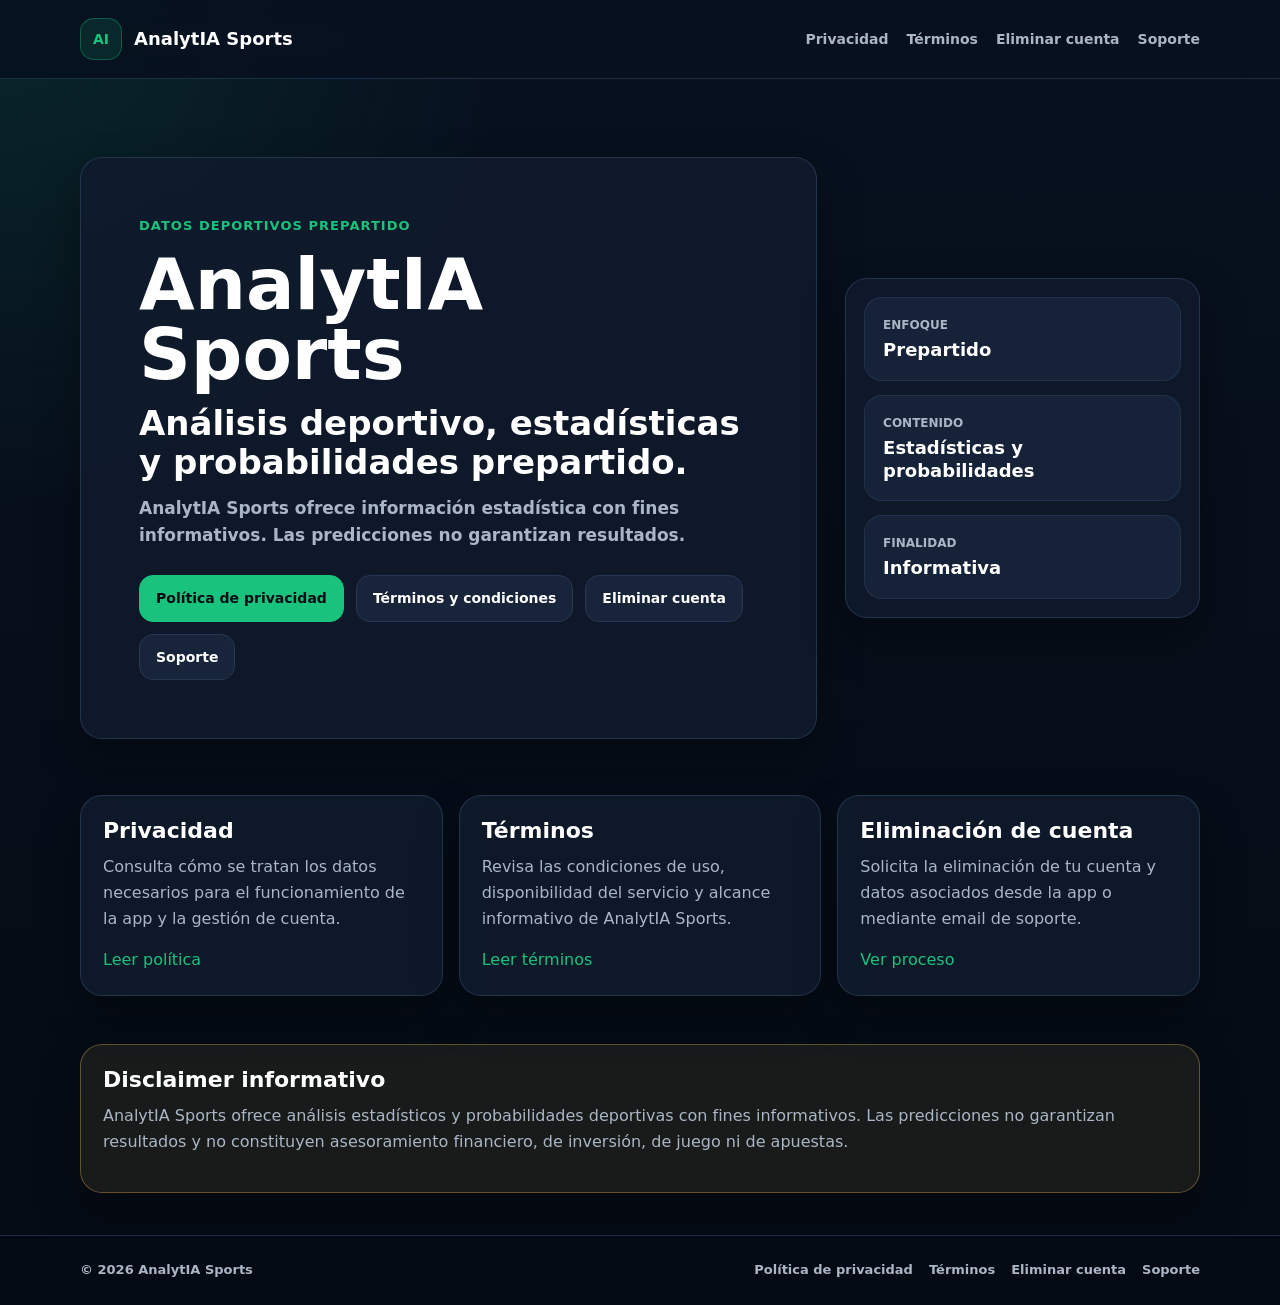
==== index.html @ 8913f676 "Create legal website for AnalytIA Sports" ====
<!doctype html>
<html lang="es">
  <head>
    <meta charset="UTF-8" />
    <meta name="viewport" content="width=device-width, initial-scale=1.0" />
    <title>AnalytIA Sports | Análisis deportivo prepartido</title>
    <meta
      name="description"
      content="AnalytIA Sports ofrece análisis deportivo, estadísticas y probabilidades prepartido con fines informativos."
    />
    <meta property="og:title" content="AnalytIA Sports" />
    <meta
      property="og:description"
      content="Análisis deportivo, estadísticas y probabilidades prepartido."
    />
    <meta property="og:type" content="website" />
    <link rel="stylesheet" href="assets/css/styles.css" />
  </head>
  <body>
    <header class="site-header">
      <nav class="nav container" aria-label="Navegación principal">
        <a class="brand" href="index.html" aria-label="AnalytIA Sports inicio">
          <span class="brand-mark">AI</span>
          <span>AnalytIA Sports</span>
        </a>
        <div class="nav-links">
          <a href="privacy-policy.html">Privacidad</a>
          <a href="terms.html">Términos</a>
          <a href="delete-account.html">Eliminar cuenta</a>
          <a href="support.html">Soporte</a>
        </div>
      </nav>
    </header>

    <main>
      <section class="hero container">
        <div class="hero-content">
          <p class="eyebrow">Datos deportivos prepartido</p>
          <h1>AnalytIA Sports</h1>
          <p class="hero-claim">
            Análisis deportivo, estadísticas y probabilidades prepartido.
          </p>
          <p class="hero-copy">
            AnalytIA Sports ofrece información estadística con fines
            informativos. Las predicciones no garantizan resultados.
          </p>
          <div class="actions" aria-label="Enlaces legales principales">
            <a class="button primary" href="privacy-policy.html"
              >Política de privacidad</a
            >
            <a class="button" href="terms.html">Términos y condiciones</a>
            <a class="button" href="delete-account.html">Eliminar cuenta</a>
            <a class="button" href="support.html">Soporte</a>
          </div>
        </div>
        <aside class="hero-panel" aria-label="Resumen del servicio">
          <div class="metric-card">
            <span class="metric-label">Enfoque</span>
            <strong>Prepartido</strong>
          </div>
          <div class="metric-card">
            <span class="metric-label">Contenido</span>
            <strong>Estadísticas y probabilidades</strong>
          </div>
          <div class="metric-card">
            <span class="metric-label">Finalidad</span>
            <strong>Informativa</strong>
          </div>
        </aside>
      </section>

      <section class="container section-grid" aria-label="Información legal">
        <article class="card">
          <h2>Privacidad</h2>
          <p>
            Consulta cómo se tratan los datos necesarios para el funcionamiento
            de la app y la gestión de cuenta.
          </p>
          <a href="privacy-policy.html">Leer política</a>
        </article>
        <article class="card">
          <h2>Términos</h2>
          <p>
            Revisa las condiciones de uso, disponibilidad del servicio y alcance
            informativo de AnalytIA Sports.
          </p>
          <a href="terms.html">Leer términos</a>
        </article>
        <article class="card">
          <h2>Eliminación de cuenta</h2>
          <p>
            Solicita la eliminación de tu cuenta y datos asociados desde la app
            o mediante email de soporte.
          </p>
          <a href="delete-account.html">Ver proceso</a>
        </article>
      </section>

      <section class="container">
        <div class="notice">
          <h2>Disclaimer informativo</h2>
          <p>
            AnalytIA Sports ofrece análisis estadísticos y probabilidades
            deportivas con fines informativos. Las predicciones no garantizan
            resultados y no constituyen asesoramiento financiero, de inversión,
            de juego ni de apuestas.
          </p>
        </div>
      </section>
    </main>

    <footer class="site-footer">
      <div class="container footer-content">
        <span>© 2026 AnalytIA Sports</span>
        <div class="footer-links">
          <a href="privacy-policy.html">Política de privacidad</a>
          <a href="terms.html">Términos</a>
          <a href="delete-account.html">Eliminar cuenta</a>
          <a href="support.html">Soporte</a>
        </div>
      </div>
    </footer>
  </body>
</html>
---- assets/css/styles.css ----
:root {
  color-scheme: dark;
  --background: #07111f;
  --background-deep: #050b14;
  --card: #111c2e;
  --card-soft: #17243a;
  --border: #263854;
  --text: #ffffff;
  --muted: #aab6c5;
  --green: #19c37d;
  --green-soft: rgba(25, 195, 125, 0.13);
  --gold: #ffc857;
  --danger: #ff5c6c;
  --shadow: rgba(0, 0, 0, 0.32);
}

* {
  box-sizing: border-box;
}

html {
  min-height: 100%;
  background: var(--background-deep);
}

body {
  min-height: 100%;
  margin: 0;
  color: var(--text);
  font-family:
    Inter, ui-sans-serif, system-ui, -apple-system, BlinkMacSystemFont, "Segoe UI",
    sans-serif;
  line-height: 1.6;
  background:
    radial-gradient(circle at top left, rgba(25, 195, 125, 0.12), transparent 32rem),
    linear-gradient(180deg, var(--background), var(--background-deep));
}

a {
  color: var(--green);
  text-decoration: none;
}

a:hover {
  text-decoration: underline;
}

.container {
  width: min(1120px, calc(100% - 40px));
  margin: 0 auto;
}

.site-header {
  position: sticky;
  top: 0;
  z-index: 10;
  background: rgba(7, 17, 31, 0.88);
  border-bottom: 1px solid rgba(38, 56, 84, 0.78);
  backdrop-filter: blur(14px);
}

.nav {
  display: flex;
  align-items: center;
  justify-content: space-between;
  gap: 20px;
  padding: 18px 0;
}

.brand {
  display: inline-flex;
  align-items: center;
  gap: 12px;
  color: var(--text);
  font-size: 18px;
  font-weight: 900;
}

.brand:hover {
  text-decoration: none;
}

.brand-mark {
  display: grid;
  width: 42px;
  height: 42px;
  place-items: center;
  color: var(--green);
  background: var(--green-soft);
  border: 1px solid rgba(25, 195, 125, 0.35);
  border-radius: 14px;
  font-size: 14px;
  font-weight: 900;
}

.nav-links {
  display: flex;
  flex-wrap: wrap;
  justify-content: flex-end;
  gap: 10px 18px;
  font-size: 14px;
  font-weight: 800;
}

.nav-links a {
  color: var(--muted);
}

.nav-links a[aria-current="page"],
.nav-links a:hover {
  color: var(--green);
  text-decoration: none;
}

.hero {
  display: grid;
  grid-template-columns: minmax(0, 1.35fr) minmax(280px, 0.65fr);
  gap: 28px;
  align-items: center;
  padding: 78px 0 48px;
}

.hero-content,
.hero-panel,
.card,
.legal-section,
.notice {
  border: 1px solid rgba(38, 56, 84, 0.88);
  border-radius: 22px;
  background: rgba(17, 28, 46, 0.82);
  box-shadow: 0 20px 45px var(--shadow);
}

.hero-content {
  padding: clamp(28px, 6vw, 58px);
}

.hero-panel {
  display: grid;
  gap: 14px;
  padding: 18px;
}

.eyebrow {
  margin: 0 0 12px;
  color: var(--green);
  font-size: 13px;
  font-weight: 900;
  letter-spacing: 0.08em;
  text-transform: uppercase;
}

h1,
h2,
h3,
p {
  margin-top: 0;
}

h1 {
  margin-bottom: 14px;
  font-size: clamp(38px, 8vw, 72px);
  line-height: 0.98;
  letter-spacing: 0;
}

h2 {
  margin-bottom: 10px;
  font-size: 22px;
  line-height: 1.2;
}

.hero-claim {
  max-width: 720px;
  margin-bottom: 12px;
  color: var(--text);
  font-size: clamp(22px, 4vw, 34px);
  font-weight: 900;
  line-height: 1.16;
}

.hero-copy,
.lead {
  max-width: 760px;
  color: var(--muted);
  font-size: 17px;
  font-weight: 650;
}

.actions {
  display: flex;
  flex-wrap: wrap;
  gap: 12px;
  margin-top: 26px;
}

.button {
  display: inline-flex;
  align-items: center;
  justify-content: center;
  min-height: 44px;
  padding: 11px 16px;
  color: var(--text);
  background: var(--card-soft);
  border: 1px solid var(--border);
  border-radius: 14px;
  font-size: 14px;
  font-weight: 900;
}

.button:hover {
  color: var(--text);
  border-color: rgba(25, 195, 125, 0.55);
  text-decoration: none;
}

.button.primary {
  color: var(--background-deep);
  background: var(--green);
  border-color: var(--green);
}

.metric-card {
  padding: 18px;
  background: rgba(23, 36, 58, 0.88);
  border: 1px solid rgba(38, 56, 84, 0.8);
  border-radius: 18px;
}

.metric-label {
  display: block;
  margin-bottom: 4px;
  color: var(--muted);
  font-size: 12px;
  font-weight: 850;
  text-transform: uppercase;
}

.metric-card strong {
  display: block;
  font-size: 18px;
  line-height: 1.25;
}

.section-grid {
  display: grid;
  grid-template-columns: repeat(3, minmax(0, 1fr));
  gap: 16px;
  padding: 8px 0 30px;
}

.card {
  padding: 22px;
}

.card p,
.legal-section p,
.notice p,
li {
  color: var(--muted);
}

.page {
  padding: 58px 0 44px;
}

.compact-page {
  min-height: 60vh;
}

.legal-section,
.notice {
  margin-top: 18px;
  padding: 22px;
}

.notice {
  margin-bottom: 42px;
  border-color: rgba(255, 200, 87, 0.32);
  background: rgba(255, 200, 87, 0.08);
}

ul {
  padding-left: 20px;
  margin-bottom: 0;
}

.site-footer {
  border-top: 1px solid rgba(38, 56, 84, 0.78);
  background: rgba(5, 11, 20, 0.78);
}

.footer-content {
  display: flex;
  align-items: center;
  justify-content: space-between;
  gap: 18px;
  padding: 24px 0;
  color: var(--muted);
  font-size: 13px;
  font-weight: 750;
}

.footer-links {
  display: flex;
  flex-wrap: wrap;
  justify-content: flex-end;
  gap: 10px 16px;
}

.footer-links a {
  color: var(--muted);
}

@media (max-width: 820px) {
  .nav,
  .footer-content {
    align-items: flex-start;
    flex-direction: column;
  }

  .nav-links,
  .footer-links {
    justify-content: flex-start;
  }

  .hero {
    grid-template-columns: 1fr;
    padding: 34px 0 28px;
  }

  .section-grid {
    grid-template-columns: 1fr;
  }

  .container {
    width: min(100% - 28px, 1120px);
  }
}

@media (max-width: 520px) {
  .hero-content,
  .card,
  .legal-section,
  .notice {
    border-radius: 18px;
    padding: 18px;
  }

  .actions,
  .button {
    width: 100%;
  }

  h1 {
    font-size: 40px;
  }
}
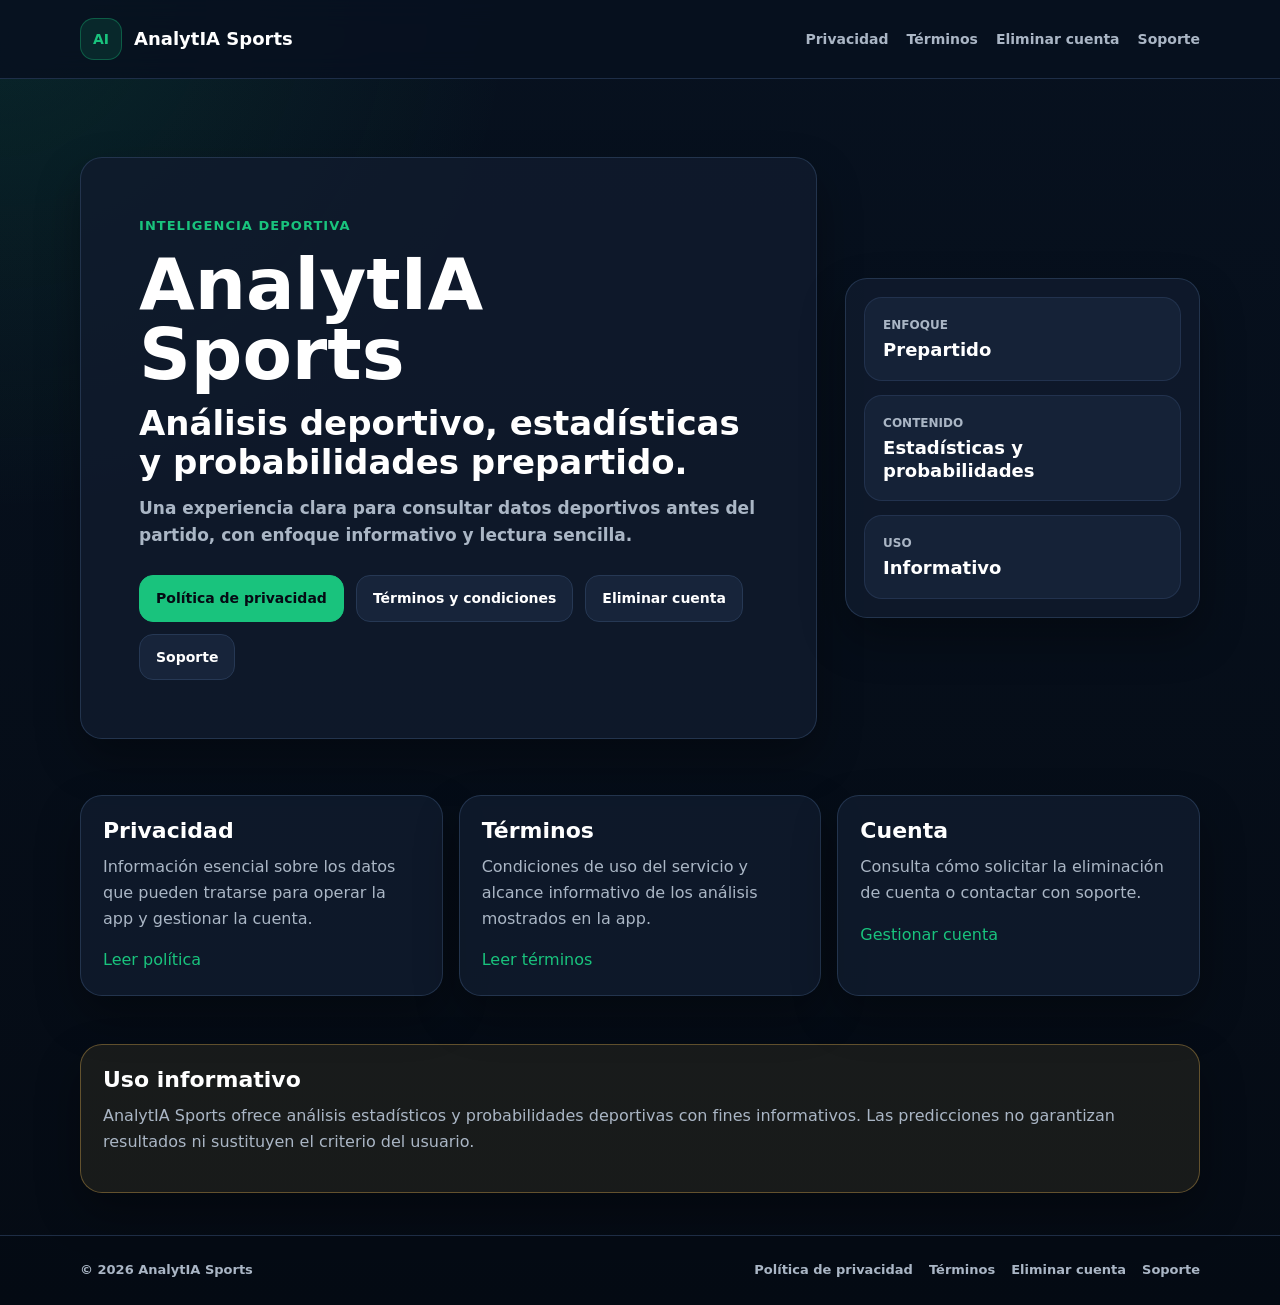
==== commit af6fdce5: "Simplify legal website content" ====
--- a/index.html
+++ b/index.html
@@ -35,14 +35,14 @@
     <main>
       <section class="hero container">
         <div class="hero-content">
-          <p class="eyebrow">Datos deportivos prepartido</p>
+          <p class="eyebrow">Inteligencia deportiva</p>
           <h1>AnalytIA Sports</h1>
           <p class="hero-claim">
             Análisis deportivo, estadísticas y probabilidades prepartido.
           </p>
           <p class="hero-copy">
-            AnalytIA Sports ofrece información estadística con fines
-            informativos. Las predicciones no garantizan resultados.
+            Una experiencia clara para consultar datos deportivos antes del
+            partido, con enfoque informativo y lectura sencilla.
           </p>
           <div class="actions" aria-label="Enlaces legales principales">
             <a class="button primary" href="privacy-policy.html"
@@ -63,8 +63,8 @@
             <strong>Estadísticas y probabilidades</strong>
           </div>
           <div class="metric-card">
-            <span class="metric-label">Finalidad</span>
-            <strong>Informativa</strong>
+            <span class="metric-label">Uso</span>
+            <strong>Informativo</strong>
           </div>
         </aside>
       </section>
@@ -73,37 +73,36 @@
         <article class="card">
           <h2>Privacidad</h2>
           <p>
-            Consulta cómo se tratan los datos necesarios para el funcionamiento
-            de la app y la gestión de cuenta.
+            Información esencial sobre los datos que pueden tratarse para operar
+            la app y gestionar la cuenta.
           </p>
           <a href="privacy-policy.html">Leer política</a>
         </article>
         <article class="card">
           <h2>Términos</h2>
           <p>
-            Revisa las condiciones de uso, disponibilidad del servicio y alcance
-            informativo de AnalytIA Sports.
+            Condiciones de uso del servicio y alcance informativo de los
+            análisis mostrados en la app.
           </p>
           <a href="terms.html">Leer términos</a>
         </article>
         <article class="card">
-          <h2>Eliminación de cuenta</h2>
+          <h2>Cuenta</h2>
           <p>
-            Solicita la eliminación de tu cuenta y datos asociados desde la app
-            o mediante email de soporte.
+            Consulta cómo solicitar la eliminación de cuenta o contactar con
+            soporte.
           </p>
-          <a href="delete-account.html">Ver proceso</a>
+          <a href="delete-account.html">Gestionar cuenta</a>
         </article>
       </section>
 
       <section class="container">
         <div class="notice">
-          <h2>Disclaimer informativo</h2>
+          <h2>Uso informativo</h2>
           <p>
             AnalytIA Sports ofrece análisis estadísticos y probabilidades
             deportivas con fines informativos. Las predicciones no garantizan
-            resultados y no constituyen asesoramiento financiero, de inversión,
-            de juego ni de apuestas.
+            resultados ni sustituyen el criterio del usuario.
           </p>
         </div>
       </section>
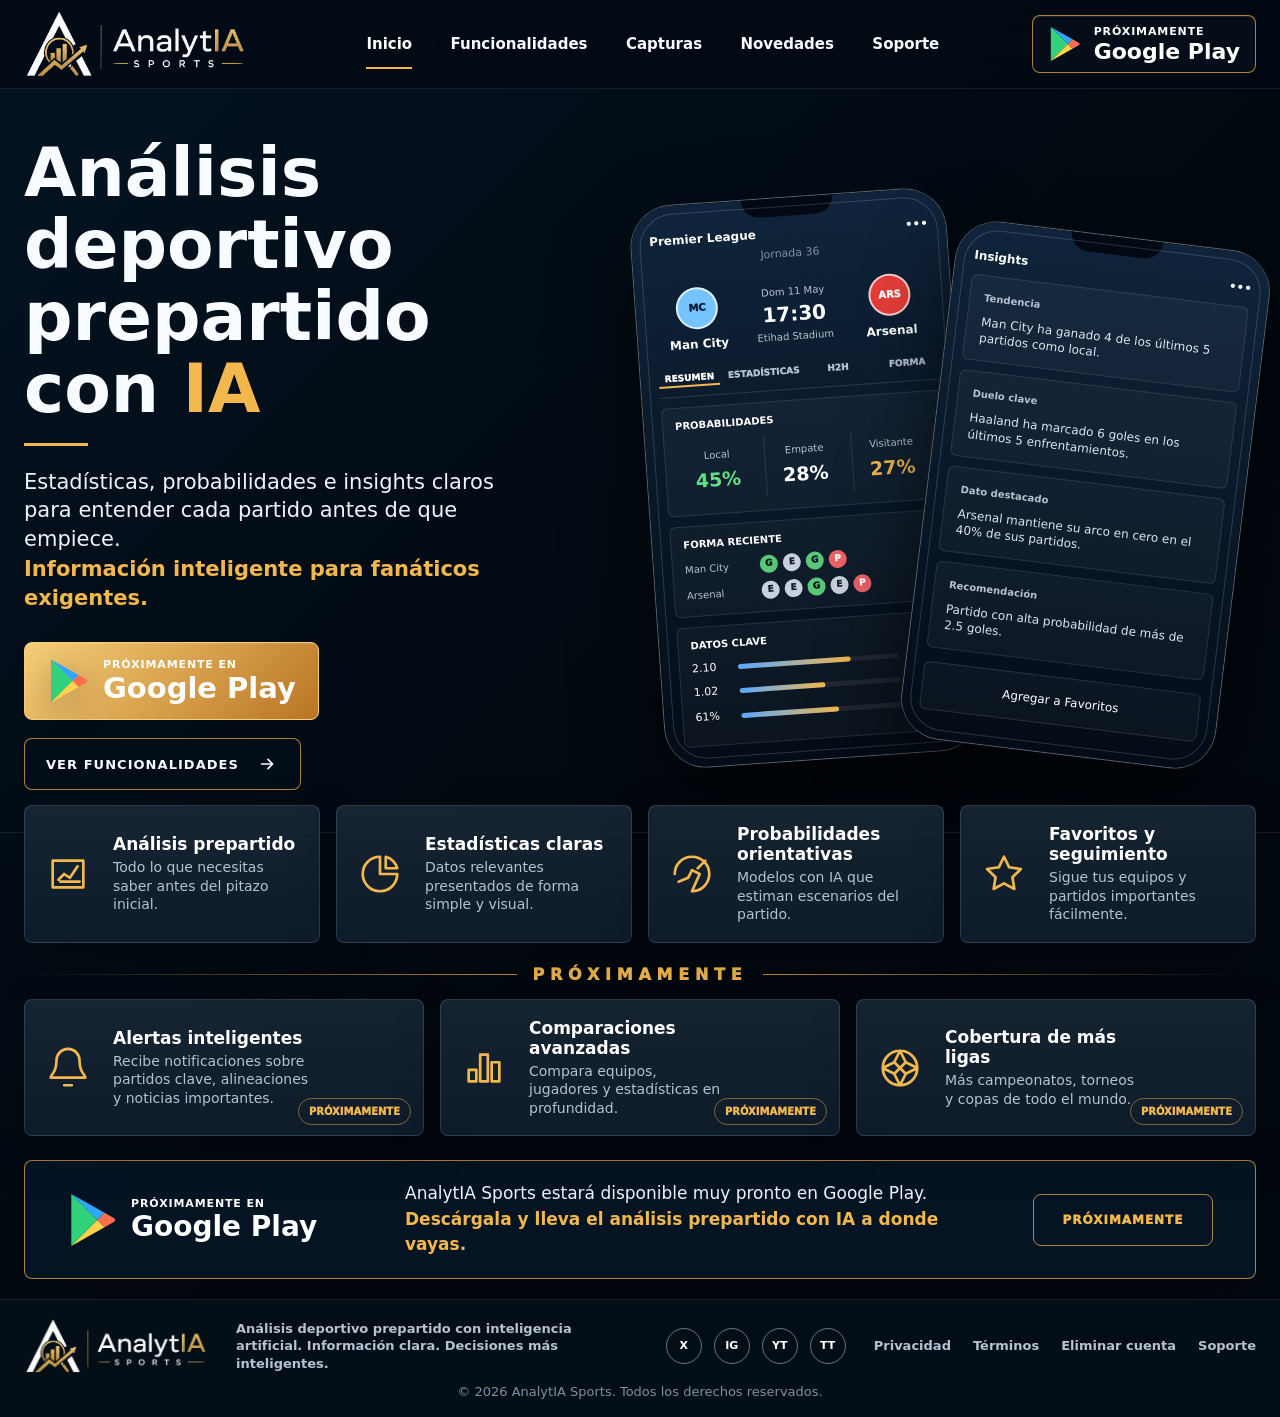
==== commit d5d9dfb9: "Actualizar landing de AnalytIA Sports" ====
--- a/index.html
+++ b/index.html
@@ -3,121 +3,268 @@
   <head>
     <meta charset="UTF-8" />
     <meta name="viewport" content="width=device-width, initial-scale=1.0" />
-    <title>AnalytIA Sports | Análisis deportivo prepartido</title>
+    <title>AnalytIA Sports | Análisis deportivo prepartido con IA</title>
     <meta
       name="description"
-      content="AnalytIA Sports ofrece análisis deportivo, estadísticas y probabilidades prepartido con fines informativos."
+      content="AnalytIA Sports ofrece análisis deportivo prepartido con IA, estadísticas claras, probabilidades orientativas y seguimiento de favoritos."
     />
     <meta property="og:title" content="AnalytIA Sports" />
     <meta
       property="og:description"
-      content="Análisis deportivo, estadísticas y probabilidades prepartido."
+      content="Análisis deportivo prepartido con IA, estadísticas y probabilidades claras antes de cada encuentro."
     />
     <meta property="og:type" content="website" />
+    <link rel="icon" href="assets/analytia_icon.png" />
     <link rel="stylesheet" href="assets/css/styles.css" />
   </head>
   <body>
     <header class="site-header">
       <nav class="nav container" aria-label="Navegación principal">
-        <a class="brand" href="index.html" aria-label="AnalytIA Sports inicio">
-          <span class="brand-mark">AI</span>
-          <span>AnalytIA Sports</span>
+        <a class="brand" href="#inicio" aria-label="AnalytIA Sports inicio">
+          <img
+            class="brand-logo"
+            src="assets/analytia_logo_clean.png"
+            alt="AnalytIA Sports"
+          />
         </a>
         <div class="nav-links">
+          <a href="#inicio" aria-current="page">Inicio</a>
+          <a href="#funcionalidades">Funcionalidades</a>
+          <a href="#capturas">Capturas</a>
+          <a href="#novedades">Novedades</a>
+          <a href="support.html">Soporte</a>
+        </div>
+        <a class="store-badge compact" href="#google-play" aria-label="Próximamente en Google Play">
+          <svg viewBox="0 0 36 40" aria-hidden="true">
+            <path fill="#31d27c" d="M3 2l18 18L3 38z" />
+            <path fill="#32a7ff" d="M3 2l23 13-5 5z" />
+            <path fill="#ffd34d" d="M21 20l5 5L3 38z" />
+            <path fill="#ff6f4f" d="M26 15l7 4a2 2 0 010 2l-7 4-5-5z" />
+          </svg>
+          <span><small>Próximamente</small>Google Play</span>
+        </a>
+      </nav>
+    </header>
+
+    <main>
+      <section id="inicio" class="hero">
+        <div class="hero-bg" aria-hidden="true"></div>
+        <div class="container hero-grid">
+          <div class="hero-copy-block">
+            <h1>Análisis deportivo prepartido con <span>IA</span></h1>
+            <p class="hero-rule" aria-hidden="true"></p>
+            <p class="hero-copy">
+              Estadísticas, probabilidades e insights claros para entender cada
+              partido antes de que empiece.
+              <strong>Información inteligente para fanáticos exigentes.</strong>
+            </p>
+            <div class="actions">
+              <a class="store-badge large" href="#google-play">
+                <svg viewBox="0 0 36 40" aria-hidden="true">
+                  <path fill="#31d27c" d="M3 2l18 18L3 38z" />
+                  <path fill="#32a7ff" d="M3 2l23 13-5 5z" />
+                  <path fill="#ffd34d" d="M21 20l5 5L3 38z" />
+                  <path fill="#ff6f4f" d="M26 15l7 4a2 2 0 010 2l-7 4-5-5z" />
+                </svg>
+                <span><small>Próximamente en</small>Google Play</span>
+              </a>
+              <a class="button ghost" href="#funcionalidades">
+                Ver funcionalidades
+                <svg viewBox="0 0 24 24" aria-hidden="true">
+                  <path d="M5 12h12m-5-5 5 5-5 5" />
+                </svg>
+              </a>
+            </div>
+          </div>
+
+          <div id="capturas" class="device-stage" aria-label="Capturas simuladas de la app">
+            <article class="phone phone-main" aria-label="Resumen prepartido">
+              <div class="phone-shell">
+                <div class="phone-status">
+                  <span>Premier League</span>
+                  <span>•••</span>
+                </div>
+                <p class="phone-kicker">Jornada 36</p>
+                <div class="fixture">
+                  <div>
+                    <span class="crest blue">MC</span>
+                    <strong>Man City</strong>
+                  </div>
+                  <div class="fixture-time">
+                    <small>Dom 11 May</small>
+                    <strong>17:30</strong>
+                    <small>Etihad Stadium</small>
+                  </div>
+                  <div>
+                    <span class="crest red">ARS</span>
+                    <strong>Arsenal</strong>
+                  </div>
+                </div>
+                <div class="phone-tabs">
+                  <span>Resumen</span>
+                  <span>Estadísticas</span>
+                  <span>H2H</span>
+                  <span>Forma</span>
+                </div>
+                <section class="phone-panel">
+                  <h2>Probabilidades</h2>
+                  <div class="prob-grid">
+                    <div><span>Local</span><strong class="green">45%</strong></div>
+                    <div><span>Empate</span><strong>28%</strong></div>
+                    <div><span>Visitante</span><strong class="gold">27%</strong></div>
+                  </div>
+                </section>
+                <section class="phone-panel">
+                  <h2>Forma reciente</h2>
+                  <div class="form-row">
+                    <span>Man City</span>
+                    <i class="win">G</i><i class="draw">E</i><i class="win">G</i><i class="loss">P</i>
+                  </div>
+                  <div class="form-row">
+                    <span>Arsenal</span>
+                    <i class="draw">E</i><i class="draw">E</i><i class="win">G</i><i class="draw">E</i><i class="loss">P</i>
+                  </div>
+                </section>
+                <section class="phone-panel">
+                  <h2>Datos clave</h2>
+                  <div class="bar-stat"><span>2.10</span><b style="--w: 70%"></b><span>1.68</span></div>
+                  <div class="bar-stat"><span>1.02</span><b style="--w: 53%"></b><span>0.94</span></div>
+                  <div class="bar-stat"><span>61%</span><b style="--w: 61%"></b><span>57%</span></div>
+                </section>
+              </div>
+            </article>
+
+            <article class="phone phone-side" aria-label="Insights del partido">
+              <div class="phone-shell">
+                <div class="phone-status">
+                  <span>Insights</span>
+                  <span>•••</span>
+                </div>
+                <section class="insight-card">
+                  <small>Tendencia</small>
+                  <p>Man City ha ganado 4 de los últimos 5 partidos como local.</p>
+                </section>
+                <section class="insight-card">
+                  <small>Duelo clave</small>
+                  <p>Haaland ha marcado 6 goles en los últimos 5 enfrentamientos.</p>
+                </section>
+                <section class="insight-card">
+                  <small>Dato destacado</small>
+                  <p>Arsenal mantiene su arco en cero en el 40% de sus partidos.</p>
+                </section>
+                <section class="insight-card">
+                  <small>Recomendación</small>
+                  <p>Partido con alta probabilidad de más de 2.5 goles.</p>
+                </section>
+                <button class="favorite-button" type="button">Agregar a Favoritos</button>
+              </div>
+            </article>
+          </div>
+        </div>
+      </section>
+
+      <section id="funcionalidades" class="container feature-strip" aria-label="Funcionalidades principales">
+        <article class="feature-card">
+          <svg viewBox="0 0 24 24" aria-hidden="true"><path d="M4 19V5h16v14H4Zm3-4 3-3 3 2 4-6m-9 8h10" /></svg>
+          <div>
+            <h2>Análisis prepartido</h2>
+            <p>Todo lo que necesitas saber antes del pitazo inicial.</p>
+          </div>
+        </article>
+        <article class="feature-card">
+          <svg viewBox="0 0 24 24" aria-hidden="true"><path d="M12 3v9h9A9 9 0 1 1 12 3Zm3 0a9 9 0 0 1 6 6h-6V3Z" /></svg>
+          <div>
+            <h2>Estadísticas claras</h2>
+            <p>Datos relevantes presentados de forma simple y visual.</p>
+          </div>
+        </article>
+        <article class="feature-card">
+          <svg viewBox="0 0 24 24" aria-hidden="true"><path d="M12 21a9 9 0 1 0-9-9m9 9 4-9-4-2-2 4-5 2m12-9 2-2m-2 2-2 2" /></svg>
+          <div>
+            <h2>Probabilidades orientativas</h2>
+            <p>Modelos con IA que estiman escenarios del partido.</p>
+          </div>
+        </article>
+        <article class="feature-card">
+          <svg viewBox="0 0 24 24" aria-hidden="true"><path d="m12 3 2.7 5.5 6.1.9-4.4 4.3 1 6.1L12 16.9l-5.4 2.9 1-6.1-4.4-4.3 6.1-.9L12 3Z" /></svg>
+          <div>
+            <h2>Favoritos y seguimiento</h2>
+            <p>Sigue tus equipos y partidos importantes fácilmente.</p>
+          </div>
+        </article>
+      </section>
+
+      <section id="novedades" class="container upcoming-section">
+        <div class="section-divider"><span>Próximamente</span></div>
+        <div class="upcoming-grid">
+          <article class="feature-card">
+            <svg viewBox="0 0 24 24" aria-hidden="true"><path d="M18 8a6 6 0 0 0-12 0c0 7-3 7-3 9h18c0-2-3-2-3-9Zm-8 13h4" /></svg>
+            <div>
+              <h2>Alertas inteligentes</h2>
+              <p>Recibe notificaciones sobre partidos clave, alineaciones y noticias importantes.</p>
+            </div>
+            <span class="soon-pill">Próximamente</span>
+          </article>
+          <article class="feature-card">
+            <svg viewBox="0 0 24 24" aria-hidden="true"><path d="M4 19h4v-6H4v6Zm6 0h4V5h-4v14Zm6 0h4V9h-4v10Z" /></svg>
+            <div>
+              <h2>Comparaciones avanzadas</h2>
+              <p>Compara equipos, jugadores y estadísticas en profundidad.</p>
+            </div>
+            <span class="soon-pill">Próximamente</span>
+          </article>
+          <article class="feature-card">
+            <svg viewBox="0 0 24 24" aria-hidden="true"><path d="M12 3a9 9 0 1 0 0 18 9 9 0 0 0 0-18Zm0 0 3 6-3 3-3-3 3-6Zm0 18 3-6-3-3-3 3 3 6Zm9-9-6 3-3-3 3-3 6 3ZM3 12l6-3 3 3-3 3-6-3Z" /></svg>
+            <div>
+              <h2>Cobertura de más ligas</h2>
+              <p>Más campeonatos, torneos y copas de todo el mundo.</p>
+            </div>
+            <span class="soon-pill">Próximamente</span>
+          </article>
+        </div>
+      </section>
+
+      <section id="google-play" class="container play-banner">
+        <a class="store-badge footer-store" href="#google-play" aria-label="Próximamente en Google Play">
+          <svg viewBox="0 0 36 40" aria-hidden="true">
+            <path fill="#31d27c" d="M3 2l18 18L3 38z" />
+            <path fill="#32a7ff" d="M3 2l23 13-5 5z" />
+            <path fill="#ffd34d" d="M21 20l5 5L3 38z" />
+            <path fill="#ff6f4f" d="M26 15l7 4a2 2 0 010 2l-7 4-5-5z" />
+          </svg>
+          <span><small>Próximamente en</small>Google Play</span>
+        </a>
+        <p>
+          AnalytIA Sports estará disponible muy pronto en Google Play.
+          <strong>Descárgala y lleva el análisis prepartido con IA a donde vayas.</strong>
+        </p>
+        <span class="outline-pill">Próximamente</span>
+      </section>
+    </main>
+
+    <footer class="site-footer">
+      <div class="container footer-content">
+        <div class="footer-brand">
+          <img src="assets/analytia_logo_clean.png" alt="AnalytIA Sports" />
+          <p>
+            Análisis deportivo prepartido con inteligencia artificial.
+            Información clara. Decisiones más inteligentes.
+          </p>
+        </div>
+        <div class="social-links" aria-label="Redes sociales">
+          <span>X</span>
+          <span>IG</span>
+          <span>YT</span>
+          <span>TT</span>
+        </div>
+        <div class="footer-links">
           <a href="privacy-policy.html">Privacidad</a>
           <a href="terms.html">Términos</a>
           <a href="delete-account.html">Eliminar cuenta</a>
           <a href="support.html">Soporte</a>
         </div>
-      </nav>
-    </header>
-
-    <main>
-      <section class="hero container">
-        <div class="hero-content">
-          <p class="eyebrow">Inteligencia deportiva</p>
-          <h1>AnalytIA Sports</h1>
-          <p class="hero-claim">
-            Análisis deportivo, estadísticas y probabilidades prepartido.
-          </p>
-          <p class="hero-copy">
-            Una experiencia clara para consultar datos deportivos antes del
-            partido, con enfoque informativo y lectura sencilla.
-          </p>
-          <div class="actions" aria-label="Enlaces legales principales">
-            <a class="button primary" href="privacy-policy.html"
-              >Política de privacidad</a
-            >
-            <a class="button" href="terms.html">Términos y condiciones</a>
-            <a class="button" href="delete-account.html">Eliminar cuenta</a>
-            <a class="button" href="support.html">Soporte</a>
-          </div>
-        </div>
-        <aside class="hero-panel" aria-label="Resumen del servicio">
-          <div class="metric-card">
-            <span class="metric-label">Enfoque</span>
-            <strong>Prepartido</strong>
-          </div>
-          <div class="metric-card">
-            <span class="metric-label">Contenido</span>
-            <strong>Estadísticas y probabilidades</strong>
-          </div>
-          <div class="metric-card">
-            <span class="metric-label">Uso</span>
-            <strong>Informativo</strong>
-          </div>
-        </aside>
-      </section>
-
-      <section class="container section-grid" aria-label="Información legal">
-        <article class="card">
-          <h2>Privacidad</h2>
-          <p>
-            Información esencial sobre los datos que pueden tratarse para operar
-            la app y gestionar la cuenta.
-          </p>
-          <a href="privacy-policy.html">Leer política</a>
-        </article>
-        <article class="card">
-          <h2>Términos</h2>
-          <p>
-            Condiciones de uso del servicio y alcance informativo de los
-            análisis mostrados en la app.
-          </p>
-          <a href="terms.html">Leer términos</a>
-        </article>
-        <article class="card">
-          <h2>Cuenta</h2>
-          <p>
-            Consulta cómo solicitar la eliminación de cuenta o contactar con
-            soporte.
-          </p>
-          <a href="delete-account.html">Gestionar cuenta</a>
-        </article>
-      </section>
-
-      <section class="container">
-        <div class="notice">
-          <h2>Uso informativo</h2>
-          <p>
-            AnalytIA Sports ofrece análisis estadísticos y probabilidades
-            deportivas con fines informativos. Las predicciones no garantizan
-            resultados ni sustituyen el criterio del usuario.
-          </p>
-        </div>
-      </section>
-    </main>
-
-    <footer class="site-footer">
-      <div class="container footer-content">
-        <span>© 2026 AnalytIA Sports</span>
-        <div class="footer-links">
-          <a href="privacy-policy.html">Política de privacidad</a>
-          <a href="terms.html">Términos</a>
-          <a href="delete-account.html">Eliminar cuenta</a>
-          <a href="support.html">Soporte</a>
-        </div>
       </div>
+      <p class="copyright">© 2026 AnalytIA Sports. Todos los derechos reservados.</p>
     </footer>
   </body>
 </html>
--- a/assets/css/styles.css
+++ b/assets/css/styles.css
@@ -1,17 +1,21 @@
 :root {
   color-scheme: dark;
-  --background: #07111f;
-  --background-deep: #050b14;
-  --card: #111c2e;
-  --card-soft: #17243a;
-  --border: #263854;
-  --text: #ffffff;
-  --muted: #aab6c5;
-  --green: #19c37d;
-  --green-soft: rgba(25, 195, 125, 0.13);
-  --gold: #ffc857;
-  --danger: #ff5c6c;
-  --shadow: rgba(0, 0, 0, 0.32);
+  --night: #020912;
+  --navy: #061728;
+  --ink: #091f33;
+  --panel: rgba(9, 26, 43, 0.82);
+  --panel-strong: rgba(12, 31, 50, 0.95);
+  --line: rgba(255, 255, 255, 0.13);
+  --line-gold: rgba(244, 180, 76, 0.7);
+  --text: #f8fbff;
+  --muted: #b7c2d1;
+  --soft: #7f8fa3;
+  --gold: #f2b84d;
+  --gold-deep: #b87422;
+  --green: #62de83;
+  --red: #ec6b72;
+  --blue: #58a9ff;
+  --shadow: rgba(0, 0, 0, 0.45);
 }
 
 * {
@@ -20,7 +24,8 @@
 
 html {
   min-height: 100%;
-  background: var(--background-deep);
+  background: var(--night);
+  scroll-behavior: smooth;
 }
 
 body {
@@ -30,14 +35,26 @@
   font-family:
     Inter, ui-sans-serif, system-ui, -apple-system, BlinkMacSystemFont, "Segoe UI",
     sans-serif;
-  line-height: 1.6;
+  line-height: 1.5;
   background:
-    radial-gradient(circle at top left, rgba(25, 195, 125, 0.12), transparent 32rem),
-    linear-gradient(180deg, var(--background), var(--background-deep));
+    linear-gradient(135deg, rgba(5, 20, 34, 0.96), rgba(1, 8, 15, 0.98) 56%),
+    var(--night);
+}
+
+body::before {
+  position: fixed;
+  inset: 0;
+  z-index: -2;
+  pointer-events: none;
+  content: "";
+  background:
+    radial-gradient(circle at 12% 18%, rgba(88, 169, 255, 0.18), transparent 23rem),
+    radial-gradient(circle at 82% 12%, rgba(242, 184, 77, 0.12), transparent 22rem),
+    radial-gradient(circle at 58% 95%, rgba(98, 222, 131, 0.1), transparent 26rem);
 }
 
 a {
-  color: var(--green);
+  color: var(--gold);
   text-decoration: none;
 }
 
@@ -45,32 +62,37 @@
   text-decoration: underline;
 }
 
+svg {
+  display: block;
+}
+
 .container {
-  width: min(1120px, calc(100% - 40px));
+  width: min(1240px, calc(100% - 48px));
   margin: 0 auto;
 }
 
 .site-header {
   position: sticky;
   top: 0;
-  z-index: 10;
-  background: rgba(7, 17, 31, 0.88);
-  border-bottom: 1px solid rgba(38, 56, 84, 0.78);
-  backdrop-filter: blur(14px);
+  z-index: 20;
+  background: rgba(2, 9, 18, 0.72);
+  border-bottom: 1px solid rgba(255, 255, 255, 0.08);
+  backdrop-filter: blur(18px);
 }
 
 .nav {
-  display: flex;
-  align-items: center;
-  justify-content: space-between;
-  gap: 20px;
-  padding: 18px 0;
+  display: grid;
+  grid-template-columns: 250px minmax(0, 1fr) auto;
+  gap: 24px;
+  align-items: center;
+  min-height: 88px;
 }
 
 .brand {
   display: inline-flex;
   align-items: center;
   gap: 12px;
+  width: 230px;
   color: var(--text);
   font-size: 18px;
   font-weight: 900;
@@ -80,74 +102,124 @@
   text-decoration: none;
 }
 
+.brand-logo {
+  display: block;
+  width: 100%;
+  height: auto;
+}
+
+.brand > span:not(.brand-mark) {
+  min-width: 0;
+}
+
 .brand-mark {
   display: grid;
   width: 42px;
   height: 42px;
   place-items: center;
-  color: var(--green);
-  background: var(--green-soft);
-  border: 1px solid rgba(25, 195, 125, 0.35);
+  color: #07101c;
+  background: linear-gradient(135deg, var(--gold), #ffffff 48%, var(--gold-deep));
   border-radius: 14px;
   font-size: 14px;
-  font-weight: 900;
+  font-weight: 950;
 }
 
 .nav-links {
   display: flex;
-  flex-wrap: wrap;
-  justify-content: flex-end;
-  gap: 10px 18px;
-  font-size: 14px;
-  font-weight: 800;
+  justify-content: center;
+  gap: clamp(14px, 3vw, 46px);
+  font-size: 15px;
+  font-weight: 760;
 }
 
 .nav-links a {
-  color: var(--muted);
+  position: relative;
+  color: var(--text);
+  white-space: nowrap;
+}
+
+.nav-links a::after {
+  position: absolute;
+  right: 0;
+  bottom: -14px;
+  left: 0;
+  height: 2px;
+  content: "";
+  background: transparent;
 }
 
 .nav-links a[aria-current="page"],
 .nav-links a:hover {
-  color: var(--green);
+  color: #ffffff;
   text-decoration: none;
 }
 
+.nav-links a[aria-current="page"]::after,
+.nav-links a:hover::after {
+  background: var(--gold);
+}
+
 .hero {
-  display: grid;
-  grid-template-columns: minmax(0, 1.35fr) minmax(280px, 0.65fr);
-  gap: 28px;
-  align-items: center;
-  padding: 78px 0 48px;
-}
-
-.hero-content,
-.hero-panel,
-.card,
-.legal-section,
-.notice {
-  border: 1px solid rgba(38, 56, 84, 0.88);
-  border-radius: 22px;
-  background: rgba(17, 28, 46, 0.82);
-  box-shadow: 0 20px 45px var(--shadow);
-}
-
-.hero-content {
-  padding: clamp(28px, 6vw, 58px);
-}
-
-.hero-panel {
-  display: grid;
-  gap: 14px;
-  padding: 18px;
-}
-
-.eyebrow {
-  margin: 0 0 12px;
-  color: var(--green);
-  font-size: 13px;
-  font-weight: 900;
-  letter-spacing: 0.08em;
-  text-transform: uppercase;
+  position: relative;
+  overflow: hidden;
+  border-bottom: 1px solid rgba(255, 255, 255, 0.08);
+}
+
+.hero-bg {
+  position: absolute;
+  inset: 0;
+  z-index: -1;
+  background:
+    linear-gradient(105deg, rgba(1, 9, 18, 0.96) 0%, rgba(3, 18, 32, 0.9) 46%, rgba(4, 18, 28, 0.64) 100%),
+    radial-gradient(ellipse at 62% 58%, rgba(255, 255, 255, 0.22), transparent 3rem),
+    radial-gradient(ellipse at 74% 53%, rgba(255, 255, 255, 0.18), transparent 3rem),
+    repeating-linear-gradient(116deg, transparent 0 44px, rgba(242, 184, 77, 0.22) 45px 47px, transparent 48px 86px),
+    linear-gradient(180deg, #05192d, #020912);
+}
+
+.hero-bg::before {
+  position: absolute;
+  right: -8%;
+  bottom: 10%;
+  left: 26%;
+  height: 270px;
+  content: "";
+  opacity: 0.64;
+  background:
+    radial-gradient(ellipse at 50% 0, rgba(255, 255, 255, 0.7), transparent 6%),
+    linear-gradient(0deg, rgba(34, 107, 72, 0.26), transparent 52%),
+    repeating-linear-gradient(0deg, rgba(255, 255, 255, 0.1) 0 1px, transparent 1px 22px),
+    repeating-linear-gradient(90deg, rgba(255, 255, 255, 0.07) 0 1px, transparent 1px 42px);
+  transform: perspective(680px) rotateX(64deg);
+  transform-origin: bottom;
+}
+
+.hero-bg::after {
+  position: absolute;
+  right: 0;
+  bottom: 24%;
+  left: 42%;
+  height: 120px;
+  content: "";
+  opacity: 0.5;
+  background:
+    radial-gradient(circle, rgba(255, 255, 255, 0.9) 0 2px, transparent 3px) 0 0 / 58px 20px,
+    linear-gradient(180deg, transparent, rgba(255, 255, 255, 0.14), transparent);
+}
+
+.hero-grid {
+  display: grid;
+  grid-template-columns: minmax(320px, 0.86fr) minmax(460px, 1.14fr);
+  gap: clamp(24px, 6vw, 72px);
+  align-items: center;
+  min-height: 650px;
+  padding: 48px 0 42px;
+}
+
+.hero-copy-block {
+  position: relative;
+  z-index: 2;
+  max-width: 650px;
 }
 
 h1,
@@ -158,88 +230,715 @@
 }
 
 h1 {
-  margin-bottom: 14px;
-  font-size: clamp(38px, 8vw, 72px);
-  line-height: 0.98;
+  max-width: 640px;
+  margin-bottom: 18px;
+  font-size: clamp(44px, 5.3vw, 74px);
+  line-height: 1.06;
   letter-spacing: 0;
 }
 
+h1 span,
+.hero-copy strong,
+.play-banner strong {
+  color: var(--gold);
+}
+
 h2 {
-  margin-bottom: 10px;
-  font-size: 22px;
-  line-height: 1.2;
-}
-
-.hero-claim {
-  max-width: 720px;
-  margin-bottom: 12px;
-  color: var(--text);
-  font-size: clamp(22px, 4vw, 34px);
-  font-weight: 900;
-  line-height: 1.16;
-}
-
-.hero-copy,
-.lead {
-  max-width: 760px;
-  color: var(--muted);
-  font-size: 17px;
-  font-weight: 650;
+  margin-bottom: 8px;
+  font-size: 18px;
+  line-height: 1.18;
+}
+
+h3 {
+  margin-bottom: 8px;
+  font-size: 19px;
+}
+
+.hero-rule {
+  width: 64px;
+  height: 3px;
+  margin: 0 0 22px;
+  background: var(--gold);
+}
+
+.hero-copy {
+  max-width: 560px;
+  color: #eef4fb;
+  font-size: clamp(18px, 2vw, 21px);
+  line-height: 1.36;
+}
+
+.hero-copy strong {
+  display: block;
+  margin-top: 2px;
+  font-weight: 780;
 }
 
 .actions {
   display: flex;
   flex-wrap: wrap;
-  gap: 12px;
-  margin-top: 26px;
+  gap: 18px 22px;
+  align-items: center;
+  margin-top: 30px;
 }
 
 .button {
   display: inline-flex;
   align-items: center;
   justify-content: center;
-  min-height: 44px;
-  padding: 11px 16px;
+  min-height: 52px;
+  padding: 13px 21px;
   color: var(--text);
-  background: var(--card-soft);
-  border: 1px solid var(--border);
-  border-radius: 14px;
-  font-size: 14px;
+  background: rgba(255, 255, 255, 0.06);
+  border: 1px solid var(--line);
+  border-radius: 8px;
+  font-size: 13px;
   font-weight: 900;
+  letter-spacing: 0.08em;
+  text-transform: uppercase;
+}
+
+.button svg {
+  width: 22px;
+  height: 22px;
+  margin-left: 18px;
+  fill: none;
+  stroke: currentColor;
+  stroke-linecap: round;
+  stroke-linejoin: round;
+  stroke-width: 1.8;
 }
 
 .button:hover {
   color: var(--text);
-  border-color: rgba(25, 195, 125, 0.55);
+  border-color: var(--line-gold);
   text-decoration: none;
 }
 
 .button.primary {
-  color: var(--background-deep);
-  background: var(--green);
-  border-color: var(--green);
-}
-
-.metric-card {
-  padding: 18px;
-  background: rgba(23, 36, 58, 0.88);
-  border: 1px solid rgba(38, 56, 84, 0.8);
-  border-radius: 18px;
-}
-
-.metric-label {
+  color: #06111d;
+  background: linear-gradient(135deg, #f7ce78, var(--gold), #b97928);
+  border-color: var(--line-gold);
+}
+
+.button.ghost {
+  min-width: 246px;
+  background: rgba(5, 15, 27, 0.54);
+  border-color: var(--line-gold);
+}
+
+.store-badge {
+  display: inline-flex;
+  align-items: center;
+  justify-content: center;
+  gap: 12px;
+  color: #ffffff;
+  border: 1px solid var(--line-gold);
+  border-radius: 8px;
+  background: rgba(6, 16, 27, 0.78);
+  box-shadow: inset 0 1px 0 rgba(255, 255, 255, 0.08);
+}
+
+.store-badge:hover {
+  color: #ffffff;
+  text-decoration: none;
+  background: rgba(12, 28, 46, 0.86);
+}
+
+.store-badge svg {
+  flex: 0 0 auto;
+}
+
+.store-badge span {
+  display: grid;
+  line-height: 1;
+}
+
+.store-badge small {
+  margin-bottom: 4px;
+  color: #ffffff;
+  font-size: 11px;
+  font-weight: 900;
+  letter-spacing: 0.08em;
+  text-transform: uppercase;
+}
+
+.store-badge.compact {
+  min-width: 190px;
+  min-height: 54px;
+  padding: 9px 15px;
+  font-size: 22px;
+  font-weight: 850;
+}
+
+.store-badge.compact svg {
+  width: 34px;
+  height: 38px;
+}
+
+.store-badge.large {
+  min-width: 260px;
+  min-height: 74px;
+  padding: 14px 22px;
+  font-size: 29px;
+  font-weight: 850;
+  background: linear-gradient(135deg, #f7cf79, #b97524);
+  border-color: #f7cf79;
+  color: #ffffff;
+}
+
+.store-badge.large svg {
+  width: 44px;
+  height: 48px;
+  filter: drop-shadow(0 8px 18px rgba(0, 0, 0, 0.26));
+}
+
+.device-stage {
+  position: relative;
+  min-height: 560px;
+}
+
+.phone {
+  position: absolute;
+  top: 12px;
+  width: min(338px, 48%);
+  color: #ffffff;
+  border: 1px solid rgba(255, 255, 255, 0.34);
+  border-radius: 42px;
+  background: #071220;
+  box-shadow: 0 34px 80px rgba(0, 0, 0, 0.62);
+}
+
+.phone::before {
+  position: absolute;
+  inset: 8px;
+  z-index: 2;
+  pointer-events: none;
+  content: "";
+  border: 1px solid rgba(255, 255, 255, 0.16);
+  border-radius: 34px;
+}
+
+.phone-main {
+  right: 292px;
+  transform: rotate(-4deg);
+}
+
+.phone-side {
+  right: 12px;
+  top: 50px;
+  transform: rotate(7deg);
+}
+
+.phone-shell {
+  position: relative;
+  overflow: hidden;
+  min-height: 520px;
+  padding: 26px 18px 20px;
+  border-radius: 40px;
+  background:
+    linear-gradient(180deg, rgba(16, 38, 62, 0.9), rgba(3, 12, 22, 0.98)),
+    #071220;
+}
+
+.phone-shell::before {
+  position: absolute;
+  top: 0;
+  left: 50%;
+  width: 92px;
+  height: 18px;
+  content: "";
+  background: #020912;
+  border-radius: 0 0 18px 18px;
+  transform: translateX(-50%);
+}
+
+.phone-status {
+  display: flex;
+  justify-content: space-between;
+  gap: 12px;
+  color: #ffffff;
+  font-size: 12px;
+  font-weight: 820;
+}
+
+.phone-kicker {
+  margin: 4px 0 18px;
+  color: var(--soft);
+  font-size: 11px;
+  text-align: center;
+}
+
+.fixture {
+  display: grid;
+  grid-template-columns: 1fr 1fr 1fr;
+  gap: 10px;
+  align-items: center;
+  text-align: center;
+}
+
+.fixture strong,
+.fixture small {
   display: block;
+}
+
+.fixture strong {
+  font-size: 12px;
+}
+
+.fixture-time strong {
+  font-size: 20px;
+}
+
+.fixture small {
+  color: var(--muted);
+  font-size: 10px;
+}
+
+.crest {
+  display: grid;
+  width: 42px;
+  height: 42px;
+  margin: 0 auto 6px;
+  place-items: center;
+  border: 2px solid rgba(255, 255, 255, 0.74);
+  border-radius: 50%;
+  font-size: 10px;
+  font-weight: 950;
+}
+
+.crest.blue {
+  background: #75c4ff;
+  color: #06213a;
+}
+
+.crest.red {
+  background: #e43d38;
+}
+
+.phone-tabs {
+  display: grid;
+  grid-template-columns: repeat(4, 1fr);
+  gap: 8px;
+  margin: 18px 0 10px;
+  padding-bottom: 9px;
+  border-bottom: 1px solid rgba(255, 255, 255, 0.14);
+  color: var(--muted);
+  font-size: 9px;
+  font-weight: 950;
+  text-align: center;
+  text-transform: uppercase;
+}
+
+.phone-tabs span:first-child {
+  color: #ffffff;
+  border-bottom: 2px solid var(--gold);
+}
+
+.phone-panel,
+.insight-card {
+  margin-top: 10px;
+  padding: 12px;
+  border: 1px solid rgba(255, 255, 255, 0.11);
+  border-radius: 6px;
+  background: rgba(255, 255, 255, 0.035);
+}
+
+.phone-panel h2,
+.insight-card small {
+  margin: 0 0 9px;
+  color: #ffffff;
+  font-size: 10px;
+  font-weight: 900;
+  text-transform: uppercase;
+}
+
+.prob-grid {
+  display: grid;
+  grid-template-columns: repeat(3, 1fr);
+  gap: 8px;
+  text-align: center;
+}
+
+.prob-grid div {
+  padding: 8px 4px;
+  border-left: 1px solid rgba(255, 255, 255, 0.1);
+}
+
+.prob-grid div:first-child {
+  border-left: 0;
+}
+
+.prob-grid span,
+.form-row span {
+  display: block;
+  color: var(--muted);
+  font-size: 10px;
+}
+
+.prob-grid strong {
+  display: block;
+  margin-top: 3px;
+  font-size: 19px;
+}
+
+.green {
+  color: var(--green);
+}
+
+.gold {
+  color: var(--gold);
+}
+
+.form-row {
+  display: flex;
+  gap: 5px;
+  align-items: center;
+  margin-top: 8px;
+  font-size: 10px;
+}
+
+.form-row span {
+  min-width: 70px;
+}
+
+.form-row i {
+  display: grid;
+  width: 18px;
+  height: 18px;
+  place-items: center;
+  border-radius: 50%;
+  font-size: 9px;
+  font-style: normal;
+  font-weight: 950;
+}
+
+.win {
+  background: #58c777;
+  color: #06111d;
+}
+
+.draw {
+  background: #c8d0dc;
+  color: #142133;
+}
+
+.loss {
+  background: #eb6268;
+}
+
+.bar-stat {
+  display: grid;
+  grid-template-columns: 38px 1fr 38px;
+  gap: 8px;
+  align-items: center;
+  margin: 8px 0;
+  font-size: 11px;
+}
+
+.bar-stat b {
+  position: relative;
+  height: 5px;
+  border-radius: 99px;
+  background: rgba(255, 255, 255, 0.08);
+}
+
+.bar-stat b::before {
+  display: block;
+  width: var(--w);
+  height: 100%;
+  content: "";
+  border-radius: inherit;
+  background: linear-gradient(90deg, var(--blue), var(--gold));
+}
+
+.insight-card {
+  padding: 14px;
+}
+
+.insight-card p {
+  margin: 0;
+  color: #dbe5ef;
+  font-size: 12px;
+  line-height: 1.35;
+}
+
+.insight-card small {
+  display: block;
+  color: var(--muted);
+  text-transform: none;
+}
+
+.favorite-button {
+  width: 100%;
+  margin-top: 14px;
+  padding: 14px;
+  color: #ffffff;
+  background: rgba(255, 255, 255, 0.03);
+  border: 1px solid rgba(255, 255, 255, 0.12);
+  border-radius: 6px;
+  font: inherit;
+  font-size: 12px;
+}
+
+.feature-strip,
+.upcoming-grid {
+  display: grid;
+  grid-template-columns: repeat(4, minmax(0, 1fr));
+  gap: 16px;
+}
+
+.feature-strip {
+  margin-top: -28px;
+  margin-bottom: 20px;
+}
+
+.feature-card {
+  position: relative;
+  display: grid;
+  grid-template-columns: 52px 1fr;
+  gap: 16px;
+  align-items: center;
+  min-height: 104px;
+  padding: 18px 20px;
+  border: 1px solid var(--line);
+  border-radius: 8px;
+  background:
+    linear-gradient(180deg, rgba(255, 255, 255, 0.06), rgba(255, 255, 255, 0.025)),
+    var(--panel);
+  box-shadow: 0 18px 46px rgba(0, 0, 0, 0.26);
+}
+
+.feature-card svg {
+  width: 46px;
+  height: 46px;
+  fill: none;
+  stroke: var(--gold);
+  stroke-linecap: round;
+  stroke-linejoin: round;
+  stroke-width: 1.4;
+}
+
+.feature-card h2 {
   margin-bottom: 4px;
+  color: #ffffff;
+  font-size: 17px;
+}
+
+.feature-card p {
+  margin: 0;
   color: var(--muted);
+  font-size: 14px;
+  line-height: 1.32;
+}
+
+.upcoming-section {
+  padding: 0 0 16px;
+}
+
+.section-divider {
+  display: grid;
+  grid-template-columns: 1fr auto 1fr;
+  gap: 16px;
+  align-items: center;
+  margin: 10px 0 12px;
+  color: var(--gold);
+  font-size: 16px;
+  font-weight: 950;
+  letter-spacing: 0.36em;
+  text-align: center;
+  text-transform: uppercase;
+}
+
+.section-divider::before,
+.section-divider::after {
+  height: 1px;
+  content: "";
+  background: linear-gradient(90deg, transparent, rgba(242, 184, 77, 0.78));
+}
+
+.section-divider::after {
+  background: linear-gradient(90deg, rgba(242, 184, 77, 0.78), transparent);
+}
+
+.upcoming-grid {
+  grid-template-columns: repeat(3, minmax(0, 1fr));
+}
+
+.upcoming-grid .feature-card {
+  min-height: 110px;
+  padding-right: 112px;
+}
+
+.soon-pill {
+  position: absolute;
+  right: 12px;
+  bottom: 10px;
+  min-width: 96px;
+  padding: 5px 10px;
+  color: var(--gold);
+  border: 1px solid rgba(242, 184, 77, 0.48);
+  border-radius: 999px;
+  font-size: 10px;
+  font-weight: 950;
+  text-align: center;
+  text-transform: uppercase;
+}
+
+.play-banner {
+  display: grid;
+  grid-template-columns: 310px 1fr 180px;
+  gap: 28px;
+  align-items: center;
+  margin-top: 8px;
+  margin-bottom: 20px;
+  padding: 20px 42px;
+  border: 1px solid var(--line-gold);
+  border-radius: 8px;
+  background: rgba(8, 25, 43, 0.72);
+  box-shadow: 0 16px 54px rgba(0, 0, 0, 0.28);
+}
+
+.footer-store {
+  justify-content: flex-start;
+  border: 0;
+  background: transparent;
+  box-shadow: none;
+  font-size: 28px;
+  font-weight: 850;
+}
+
+.footer-store:hover {
+  background: transparent;
+}
+
+.footer-store svg {
+  width: 52px;
+  height: 58px;
+}
+
+.play-banner p {
+  margin: 0;
+  color: #edf4fb;
+  font-size: 17px;
+}
+
+.outline-pill {
+  display: inline-flex;
+  justify-content: center;
+  padding: 16px 18px;
+  color: var(--gold);
+  border: 1px solid var(--line-gold);
+  border-radius: 8px;
   font-size: 12px;
-  font-weight: 850;
+  font-weight: 950;
+  letter-spacing: 0.08em;
   text-transform: uppercase;
 }
 
-.metric-card strong {
-  display: block;
-  font-size: 18px;
-  line-height: 1.25;
+.site-footer {
+  border-top: 1px solid rgba(255, 255, 255, 0.08);
+  background: rgba(4, 15, 25, 0.88);
+}
+
+.footer-content {
+  display: grid;
+  grid-template-columns: minmax(280px, 1fr) auto minmax(320px, auto);
+  gap: 28px;
+  align-items: center;
+  padding: 18px 0 8px;
+  color: var(--muted);
+  font-size: 13px;
+  font-weight: 700;
+}
+
+.footer-brand {
+  display: flex;
+  gap: 22px;
+  align-items: center;
+}
+
+.footer-brand img {
+  width: 190px;
+  height: auto;
+}
+
+.footer-brand p {
+  max-width: 430px;
+  margin: 0;
+  color: var(--muted);
+  line-height: 1.35;
+}
+
+.social-links,
+.footer-links {
+  display: flex;
+  flex-wrap: wrap;
+  align-items: center;
+  gap: 12px;
+}
+
+.social-links span {
+  display: grid;
+  width: 36px;
+  height: 36px;
+  place-items: center;
+  color: #ffffff;
+  border: 1px solid rgba(255, 255, 255, 0.42);
+  border-radius: 50%;
+  font-size: 11px;
+  font-weight: 900;
+}
+
+.footer-links {
+  justify-content: flex-end;
+  gap: 14px 22px;
+}
+
+.footer-links a {
+  color: var(--muted);
+  white-space: nowrap;
+}
+
+.copyright {
+  margin: 0;
+  padding: 0 0 16px;
+  color: #7f8fa3;
+  font-size: 13px;
+  text-align: center;
+}
+
+.eyebrow {
+  margin: 0 0 12px;
+  color: var(--gold);
+  font-size: 12px;
+  font-weight: 950;
+  letter-spacing: 0.12em;
+  text-transform: uppercase;
+}
+
+.lead,
+.muted,
+.legal-section p,
+.notice p,
+.card p,
+li {
+  color: var(--muted);
+}
+
+.lead {
+  max-width: 760px;
+  font-size: 17px;
+  font-weight: 650;
+}
+
+.page {
+  min-height: 60vh;
+  padding: 58px 0 44px;
+}
+
+.page h1 {
+  font-size: clamp(38px, 6vw, 72px);
 }
 
 .section-grid {
@@ -249,35 +948,30 @@
   padding: 8px 0 30px;
 }
 
-.card {
-  padding: 22px;
-}
-
-.card p,
-.legal-section p,
-.notice p,
-li {
-  color: var(--muted);
-}
-
-.page {
-  padding: 58px 0 44px;
-}
-
-.compact-page {
-  min-height: 60vh;
+.card,
+.legal-section,
+.notice {
+  border: 1px solid var(--line);
+  border-radius: 8px;
+  background: var(--panel);
+  box-shadow: 0 22px 60px var(--shadow);
+}
+
+.card,
+.legal-section,
+.notice {
+  padding: 24px;
 }
 
 .legal-section,
 .notice {
   margin-top: 18px;
-  padding: 22px;
 }
 
 .notice {
   margin-bottom: 42px;
-  border-color: rgba(255, 200, 87, 0.32);
-  background: rgba(255, 200, 87, 0.08);
+  border-color: rgba(242, 184, 77, 0.42);
+  background: rgba(242, 184, 77, 0.08);
 }
 
 ul {
@@ -285,74 +979,181 @@
   margin-bottom: 0;
 }
 
-.site-footer {
-  border-top: 1px solid rgba(38, 56, 84, 0.78);
-  background: rgba(5, 11, 20, 0.78);
-}
-
-.footer-content {
-  display: flex;
-  align-items: center;
-  justify-content: space-between;
-  gap: 18px;
-  padding: 24px 0;
-  color: var(--muted);
-  font-size: 13px;
-  font-weight: 750;
-}
-
-.footer-links {
-  display: flex;
-  flex-wrap: wrap;
-  justify-content: flex-end;
-  gap: 10px 16px;
-}
-
-.footer-links a {
-  color: var(--muted);
-}
-
-@media (max-width: 820px) {
-  .nav,
+@media (max-width: 1120px) {
+  .nav {
+    grid-template-columns: 210px 1fr;
+  }
+
+  .brand {
+    width: 204px;
+  }
+
+  .nav .store-badge {
+    display: none;
+  }
+
+  .hero-grid {
+    grid-template-columns: 1fr;
+    min-height: auto;
+    padding-top: 48px;
+  }
+
+  .hero-copy-block {
+    max-width: 760px;
+  }
+
+  .device-stage {
+    min-height: 510px;
+  }
+
+  .phone-main {
+    right: 48%;
+  }
+
+  .feature-strip {
+    grid-template-columns: repeat(2, minmax(0, 1fr));
+    margin-top: 0;
+  }
+
+  .play-banner {
+    grid-template-columns: 1fr;
+    padding: 22px;
+  }
+
+  .outline-pill {
+    justify-self: start;
+  }
+
   .footer-content {
+    grid-template-columns: 1fr;
+  }
+
+  .footer-links {
+    justify-content: flex-start;
+  }
+}
+
+@media (max-width: 840px) {
+  .container {
+    width: min(100% - 28px, 1240px);
+  }
+
+  .nav {
+    grid-template-columns: 1fr;
+    min-height: auto;
+    padding: 14px 0;
+  }
+
+  .brand {
+    width: 210px;
+  }
+
+  .nav-links {
+    justify-content: flex-start;
+    gap: 14px 20px;
+    overflow-x: auto;
+    padding-bottom: 7px;
+  }
+
+  .nav-links a::after {
+    bottom: -6px;
+  }
+
+  .hero-grid {
+    padding: 36px 0 28px;
+  }
+
+  .actions,
+  .store-badge.large,
+  .button.ghost {
+    width: 100%;
+  }
+
+  .store-badge.large {
+    justify-content: flex-start;
+  }
+
+  .device-stage {
+    display: grid;
+    gap: 18px;
+    min-height: auto;
+  }
+
+  .phone {
+    position: relative;
+    top: auto;
+    right: auto;
+    width: min(100%, 380px);
+    margin: 0 auto;
+    transform: none;
+  }
+
+  .phone-side {
+    display: none;
+  }
+
+  .phone-shell {
+    min-height: auto;
+  }
+
+  .feature-strip,
+  .upcoming-grid,
+  .section-grid {
+    grid-template-columns: 1fr;
+  }
+
+  .upcoming-grid .feature-card {
+    padding-right: 20px;
+  }
+
+  .soon-pill {
+    position: static;
+    justify-self: start;
+    grid-column: 2;
+    margin-top: 2px;
+  }
+
+  .footer-brand {
     align-items: flex-start;
     flex-direction: column;
   }
-
-  .nav-links,
-  .footer-links {
-    justify-content: flex-start;
-  }
-
-  .hero {
-    grid-template-columns: 1fr;
-    padding: 34px 0 28px;
-  }
-
-  .section-grid {
-    grid-template-columns: 1fr;
-  }
-
-  .container {
-    width: min(100% - 28px, 1120px);
-  }
-}
-
-@media (max-width: 520px) {
-  .hero-content,
-  .card,
-  .legal-section,
-  .notice {
-    border-radius: 18px;
-    padding: 18px;
-  }
-
-  .actions,
-  .button {
-    width: 100%;
-  }
-
+}
+
+@media (max-width: 540px) {
   h1 {
-    font-size: 40px;
-  }
-}
+    font-size: 41px;
+  }
+
+  .hero-copy {
+    font-size: 17px;
+  }
+
+  .feature-card {
+    grid-template-columns: 44px 1fr;
+    padding: 16px;
+  }
+
+  .feature-card svg {
+    width: 38px;
+    height: 38px;
+  }
+
+  .section-divider {
+    gap: 10px;
+    font-size: 13px;
+    letter-spacing: 0.18em;
+  }
+
+  .store-badge.large {
+    min-width: 0;
+    font-size: 24px;
+  }
+
+  .footer-store {
+    font-size: 24px;
+  }
+
+  .footer-brand img {
+    width: 178px;
+  }
+}
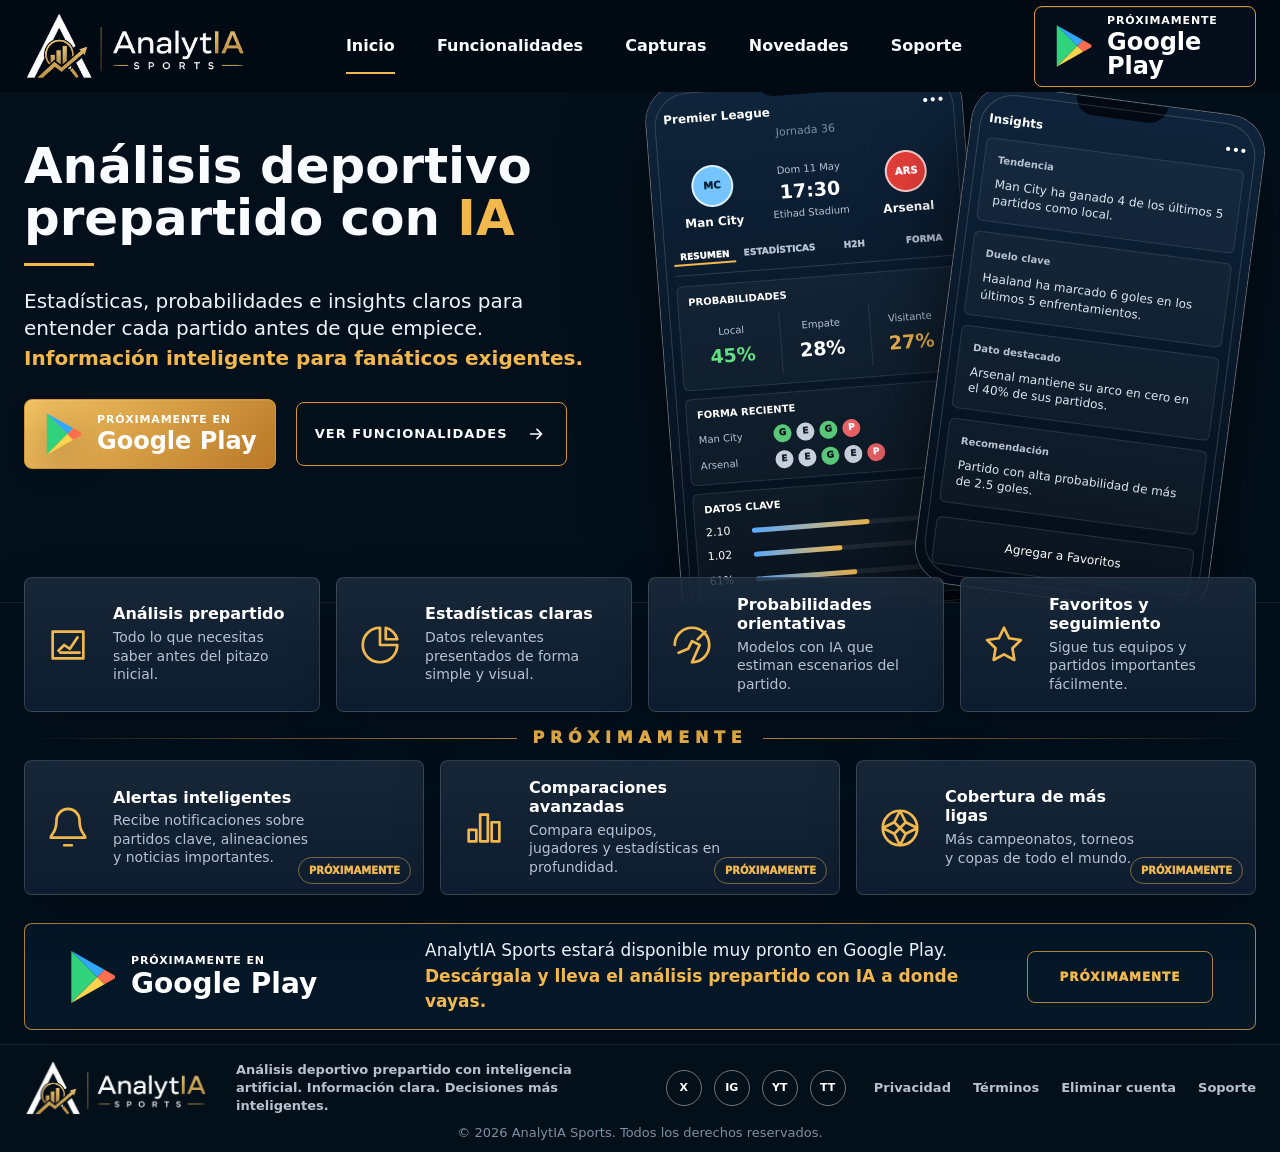
==== commit da4d9594: "Ajustar landing al mockup" ====
--- a/index.html
+++ b/index.html
@@ -47,8 +47,14 @@
     </header>
 
     <main>
-      <section id="inicio" class="hero">
-        <div class="hero-bg" aria-hidden="true"></div>
+      <section id="inicio" class="hero mockup-home">
+        <div class="hero-bg" aria-hidden="true">
+          <span class="pitch-light light-a"></span>
+          <span class="pitch-light light-b"></span>
+          <span class="gold-line line-a"></span>
+          <span class="gold-line line-b"></span>
+          <span class="gold-line line-c"></span>
+        </div>
         <div class="container hero-grid">
           <div class="hero-copy-block">
             <h1>Análisis deportivo prepartido con <span>IA</span></h1>
--- a/assets/css/styles.css
+++ b/assets/css/styles.css
@@ -1157,3 +1157,308 @@
     width: 178px;
   }
 }
+
+/* Landing mockup pass: compact, wide composition like the provided reference. */
+body {
+  background: #03101c;
+}
+
+.site-header {
+  background: rgba(2, 10, 18, 0.86);
+  border-bottom: 0;
+}
+
+.nav {
+  min-height: 92px;
+  grid-template-columns: 250px minmax(0, 1fr) 222px;
+}
+
+.brand {
+  width: 230px;
+}
+
+.nav-links {
+  gap: clamp(22px, 3.3vw, 48px);
+  font-size: 16px;
+  font-weight: 650;
+}
+
+.nav-links a::after {
+  bottom: -16px;
+  height: 2px;
+}
+
+.store-badge.compact {
+  min-width: 222px;
+  min-height: 62px;
+  padding: 8px 18px;
+  font-size: 24px;
+  border-color: #d89535;
+  background: rgba(6, 17, 29, 0.82);
+}
+
+.store-badge.compact svg {
+  width: 42px;
+  height: 46px;
+}
+
+.mockup-home {
+  min-height: 510px;
+}
+
+.mockup-home .hero-bg {
+  background:
+    linear-gradient(100deg, rgba(2, 10, 19, 0.97) 0%, rgba(3, 17, 31, 0.93) 45%, rgba(4, 18, 29, 0.72) 100%),
+    radial-gradient(ellipse at 69% 48%, rgba(255, 255, 255, 0.2), transparent 4rem),
+    radial-gradient(ellipse at 88% 43%, rgba(255, 255, 255, 0.18), transparent 3.2rem),
+    linear-gradient(180deg, #061a2d, #020912);
+}
+
+.mockup-home .hero-bg::before {
+  right: -4%;
+  bottom: -9%;
+  left: 20%;
+  height: 310px;
+  opacity: 0.6;
+  background:
+    radial-gradient(ellipse at 62% 0, rgba(255, 255, 255, 0.72), transparent 5%),
+    radial-gradient(ellipse at 80% 1%, rgba(255, 255, 255, 0.46), transparent 7%),
+    linear-gradient(0deg, rgba(43, 116, 76, 0.34), transparent 50%),
+    repeating-linear-gradient(0deg, rgba(255, 255, 255, 0.1) 0 1px, transparent 1px 22px),
+    repeating-linear-gradient(90deg, rgba(255, 255, 255, 0.07) 0 1px, transparent 1px 42px);
+}
+
+.mockup-home .hero-bg::after {
+  right: -2%;
+  bottom: 27%;
+  left: 39%;
+  height: 140px;
+  opacity: 0.54;
+  background:
+    radial-gradient(circle, rgba(255, 255, 255, 0.95) 0 2px, transparent 3px) 0 0 / 54px 18px,
+    linear-gradient(180deg, transparent, rgba(255, 255, 255, 0.18), transparent);
+}
+
+.pitch-light {
+  position: absolute;
+  width: 210px;
+  height: 2px;
+  background: rgba(255, 255, 255, 0.5);
+  filter: blur(3px);
+  transform: rotate(-8deg);
+}
+
+.light-a {
+  right: 34%;
+  top: 210px;
+}
+
+.light-b {
+  right: 7%;
+  top: 244px;
+}
+
+.gold-line {
+  position: absolute;
+  right: -50px;
+  bottom: 98px;
+  width: 360px;
+  height: 2px;
+  background: linear-gradient(90deg, transparent, rgba(242, 184, 77, 0.9));
+  transform: rotate(-56deg);
+  transform-origin: right center;
+}
+
+.line-b {
+  right: -24px;
+  bottom: 60px;
+}
+
+.line-c {
+  right: 32px;
+  bottom: 30px;
+  opacity: 0.75;
+}
+
+.mockup-home .hero-grid {
+  grid-template-columns: minmax(585px, 0.98fr) minmax(600px, 1.02fr);
+  gap: 12px;
+  min-height: 500px;
+  padding: 10px 0 0;
+}
+
+.mockup-home .hero-copy-block {
+  align-self: start;
+  padding-top: 38px;
+  max-width: 640px;
+}
+
+.mockup-home h1 {
+  max-width: 640px;
+  margin-bottom: 18px;
+  font-size: clamp(46px, 3.9vw, 58px);
+  line-height: 1.05;
+}
+
+.mockup-home .hero-rule {
+  width: 70px;
+  height: 3px;
+  margin-bottom: 22px;
+}
+
+.mockup-home .hero-copy {
+  max-width: 590px;
+  margin-bottom: 0;
+  font-size: 20px;
+  line-height: 1.38;
+}
+
+.mockup-home .actions {
+  gap: 20px;
+  margin-top: 26px;
+  flex-wrap: nowrap;
+}
+
+.store-badge.large {
+  min-width: 248px;
+  min-height: 66px;
+  padding: 11px 18px;
+  font-size: 24px;
+  border-color: #d89535;
+  background: linear-gradient(135deg, #f2c262, #b97827);
+}
+
+.store-badge.large svg {
+  width: 42px;
+  height: 46px;
+}
+
+.button.ghost {
+  min-width: 268px;
+  min-height: 64px;
+  padding-right: 18px;
+  padding-left: 18px;
+  background: rgba(4, 15, 27, 0.64);
+  border-color: #d89535;
+}
+
+.device-stage {
+  min-height: 500px;
+}
+
+.phone {
+  width: 318px;
+  border-radius: 38px;
+  border-color: rgba(255, 255, 255, 0.38);
+}
+
+.phone-main {
+  right: 275px;
+  top: -28px;
+  transform: rotate(-4.4deg);
+}
+
+.phone-side {
+  right: 18px;
+  top: -4px;
+  width: 296px;
+  transform: rotate(7.5deg);
+}
+
+.phone-shell {
+  min-height: 492px;
+  padding: 25px 17px 18px;
+  border-radius: 36px;
+}
+
+.phone-side .phone-shell {
+  min-height: 456px;
+}
+
+.fixture-time strong {
+  font-size: 19px;
+}
+
+.phone-panel {
+  margin-top: 8px;
+  padding: 10px;
+}
+
+.insight-card {
+  margin-top: 10px;
+  padding: 13px;
+}
+
+.feature-strip {
+  position: relative;
+  z-index: 3;
+  grid-template-columns: repeat(4, minmax(0, 1fr));
+  gap: 16px;
+  margin-top: -26px;
+  margin-bottom: 14px;
+}
+
+.feature-card {
+  min-height: 104px;
+  padding: 18px 20px;
+  border-color: rgba(255, 255, 255, 0.15);
+  background:
+    linear-gradient(180deg, rgba(255, 255, 255, 0.07), rgba(255, 255, 255, 0.028)),
+    rgba(8, 25, 43, 0.84);
+}
+
+.feature-card h2 {
+  font-size: 16px;
+}
+
+.feature-card p {
+  font-size: 14px;
+}
+
+.section-divider {
+  margin: 4px 0 10px;
+}
+
+.upcoming-grid {
+  gap: 16px;
+}
+
+.upcoming-grid .feature-card {
+  min-height: 104px;
+}
+
+.play-banner {
+  grid-template-columns: 330px 1fr 186px;
+  min-height: 90px;
+  margin-top: 12px;
+  margin-bottom: 14px;
+  padding: 14px 42px;
+}
+
+.site-footer {
+  background: rgba(4, 16, 27, 0.96);
+}
+
+.footer-content {
+  min-height: 78px;
+  padding: 10px 0 2px;
+}
+
+.copyright {
+  padding-bottom: 10px;
+}
+
+@media (max-width: 1240px) {
+  .mockup-home .hero-grid {
+    grid-template-columns: 1fr;
+    min-height: auto;
+  }
+
+  .mockup-home .hero-copy-block {
+    padding-top: 24px;
+  }
+
+  .device-stage {
+    min-height: 500px;
+  }
+}
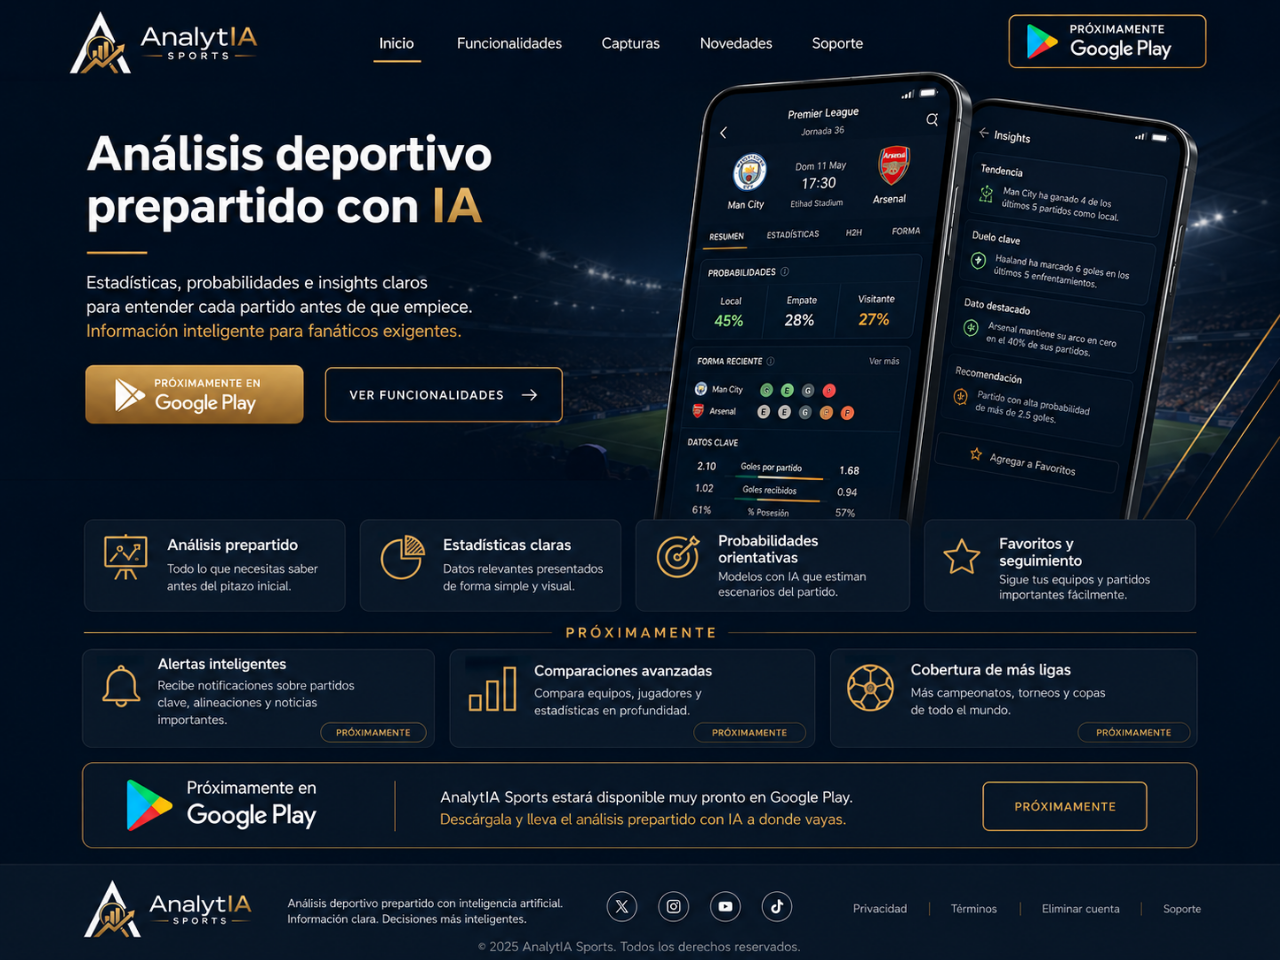
==== commit 9a20bfae: "Usar mockup exacto en landing" ====
--- a/index.html
+++ b/index.html
@@ -17,260 +17,43 @@
     <link rel="icon" href="assets/analytia_icon.png" />
     <link rel="stylesheet" href="assets/css/styles.css" />
   </head>
-  <body>
-    <header class="site-header">
-      <nav class="nav container" aria-label="Navegación principal">
-        <a class="brand" href="#inicio" aria-label="AnalytIA Sports inicio">
-          <img
-            class="brand-logo"
-            src="assets/analytia_logo_clean.png"
-            alt="AnalytIA Sports"
-          />
-        </a>
-        <div class="nav-links">
-          <a href="#inicio" aria-current="page">Inicio</a>
-          <a href="#funcionalidades">Funcionalidades</a>
-          <a href="#capturas">Capturas</a>
-          <a href="#novedades">Novedades</a>
-          <a href="support.html">Soporte</a>
-        </div>
-        <a class="store-badge compact" href="#google-play" aria-label="Próximamente en Google Play">
-          <svg viewBox="0 0 36 40" aria-hidden="true">
-            <path fill="#31d27c" d="M3 2l18 18L3 38z" />
-            <path fill="#32a7ff" d="M3 2l23 13-5 5z" />
-            <path fill="#ffd34d" d="M21 20l5 5L3 38z" />
-            <path fill="#ff6f4f" d="M26 15l7 4a2 2 0 010 2l-7 4-5-5z" />
-          </svg>
-          <span><small>Próximamente</small>Google Play</span>
-        </a>
-      </nav>
-    </header>
+  <body class="mockup-image-page">
+    <main class="mockup-artboard" aria-label="AnalytIA Sports">
+      <img
+        src="assets/landing-mockup.png"
+        alt="AnalytIA Sports. Análisis deportivo prepartido con IA, próximamente en Google Play."
+      />
 
-    <main>
-      <section id="inicio" class="hero mockup-home">
-        <div class="hero-bg" aria-hidden="true">
-          <span class="pitch-light light-a"></span>
-          <span class="pitch-light light-b"></span>
-          <span class="gold-line line-a"></span>
-          <span class="gold-line line-b"></span>
-          <span class="gold-line line-c"></span>
-        </div>
-        <div class="container hero-grid">
-          <div class="hero-copy-block">
-            <h1>Análisis deportivo prepartido con <span>IA</span></h1>
-            <p class="hero-rule" aria-hidden="true"></p>
-            <p class="hero-copy">
-              Estadísticas, probabilidades e insights claros para entender cada
-              partido antes de que empiece.
-              <strong>Información inteligente para fanáticos exigentes.</strong>
-            </p>
-            <div class="actions">
-              <a class="store-badge large" href="#google-play">
-                <svg viewBox="0 0 36 40" aria-hidden="true">
-                  <path fill="#31d27c" d="M3 2l18 18L3 38z" />
-                  <path fill="#32a7ff" d="M3 2l23 13-5 5z" />
-                  <path fill="#ffd34d" d="M21 20l5 5L3 38z" />
-                  <path fill="#ff6f4f" d="M26 15l7 4a2 2 0 010 2l-7 4-5-5z" />
-                </svg>
-                <span><small>Próximamente en</small>Google Play</span>
-              </a>
-              <a class="button ghost" href="#funcionalidades">
-                Ver funcionalidades
-                <svg viewBox="0 0 24 24" aria-hidden="true">
-                  <path d="M5 12h12m-5-5 5 5-5 5" />
-                </svg>
-              </a>
-            </div>
-          </div>
+      <a class="mockup-hotspot nav-home" href="index.html" aria-label="Inicio"></a>
+      <a class="mockup-hotspot nav-features" href="#features-info" aria-label="Funcionalidades"></a>
+      <a class="mockup-hotspot nav-shots" href="#features-info" aria-label="Capturas"></a>
+      <a class="mockup-hotspot nav-news" href="#features-info" aria-label="Novedades"></a>
+      <a class="mockup-hotspot nav-support" href="support.html" aria-label="Soporte"></a>
 
-          <div id="capturas" class="device-stage" aria-label="Capturas simuladas de la app">
-            <article class="phone phone-main" aria-label="Resumen prepartido">
-              <div class="phone-shell">
-                <div class="phone-status">
-                  <span>Premier League</span>
-                  <span>•••</span>
-                </div>
-                <p class="phone-kicker">Jornada 36</p>
-                <div class="fixture">
-                  <div>
-                    <span class="crest blue">MC</span>
-                    <strong>Man City</strong>
-                  </div>
-                  <div class="fixture-time">
-                    <small>Dom 11 May</small>
-                    <strong>17:30</strong>
-                    <small>Etihad Stadium</small>
-                  </div>
-                  <div>
-                    <span class="crest red">ARS</span>
-                    <strong>Arsenal</strong>
-                  </div>
-                </div>
-                <div class="phone-tabs">
-                  <span>Resumen</span>
-                  <span>Estadísticas</span>
-                  <span>H2H</span>
-                  <span>Forma</span>
-                </div>
-                <section class="phone-panel">
-                  <h2>Probabilidades</h2>
-                  <div class="prob-grid">
-                    <div><span>Local</span><strong class="green">45%</strong></div>
-                    <div><span>Empate</span><strong>28%</strong></div>
-                    <div><span>Visitante</span><strong class="gold">27%</strong></div>
-                  </div>
-                </section>
-                <section class="phone-panel">
-                  <h2>Forma reciente</h2>
-                  <div class="form-row">
-                    <span>Man City</span>
-                    <i class="win">G</i><i class="draw">E</i><i class="win">G</i><i class="loss">P</i>
-                  </div>
-                  <div class="form-row">
-                    <span>Arsenal</span>
-                    <i class="draw">E</i><i class="draw">E</i><i class="win">G</i><i class="draw">E</i><i class="loss">P</i>
-                  </div>
-                </section>
-                <section class="phone-panel">
-                  <h2>Datos clave</h2>
-                  <div class="bar-stat"><span>2.10</span><b style="--w: 70%"></b><span>1.68</span></div>
-                  <div class="bar-stat"><span>1.02</span><b style="--w: 53%"></b><span>0.94</span></div>
-                  <div class="bar-stat"><span>61%</span><b style="--w: 61%"></b><span>57%</span></div>
-                </section>
-              </div>
-            </article>
+      <a class="mockup-hotspot play-top" href="#google-play-info" aria-label="Próximamente en Google Play"></a>
+      <a class="mockup-hotspot play-hero" href="#google-play-info" aria-label="Próximamente en Google Play"></a>
+      <a class="mockup-hotspot cta-features" href="#features-info" aria-label="Ver funcionalidades"></a>
+      <a class="mockup-hotspot play-banner-link" href="#google-play-info" aria-label="Próximamente en Google Play"></a>
 
-            <article class="phone phone-side" aria-label="Insights del partido">
-              <div class="phone-shell">
-                <div class="phone-status">
-                  <span>Insights</span>
-                  <span>•••</span>
-                </div>
-                <section class="insight-card">
-                  <small>Tendencia</small>
-                  <p>Man City ha ganado 4 de los últimos 5 partidos como local.</p>
-                </section>
-                <section class="insight-card">
-                  <small>Duelo clave</small>
-                  <p>Haaland ha marcado 6 goles en los últimos 5 enfrentamientos.</p>
-                </section>
-                <section class="insight-card">
-                  <small>Dato destacado</small>
-                  <p>Arsenal mantiene su arco en cero en el 40% de sus partidos.</p>
-                </section>
-                <section class="insight-card">
-                  <small>Recomendación</small>
-                  <p>Partido con alta probabilidad de más de 2.5 goles.</p>
-                </section>
-                <button class="favorite-button" type="button">Agregar a Favoritos</button>
-              </div>
-            </article>
-          </div>
-        </div>
-      </section>
-
-      <section id="funcionalidades" class="container feature-strip" aria-label="Funcionalidades principales">
-        <article class="feature-card">
-          <svg viewBox="0 0 24 24" aria-hidden="true"><path d="M4 19V5h16v14H4Zm3-4 3-3 3 2 4-6m-9 8h10" /></svg>
-          <div>
-            <h2>Análisis prepartido</h2>
-            <p>Todo lo que necesitas saber antes del pitazo inicial.</p>
-          </div>
-        </article>
-        <article class="feature-card">
-          <svg viewBox="0 0 24 24" aria-hidden="true"><path d="M12 3v9h9A9 9 0 1 1 12 3Zm3 0a9 9 0 0 1 6 6h-6V3Z" /></svg>
-          <div>
-            <h2>Estadísticas claras</h2>
-            <p>Datos relevantes presentados de forma simple y visual.</p>
-          </div>
-        </article>
-        <article class="feature-card">
-          <svg viewBox="0 0 24 24" aria-hidden="true"><path d="M12 21a9 9 0 1 0-9-9m9 9 4-9-4-2-2 4-5 2m12-9 2-2m-2 2-2 2" /></svg>
-          <div>
-            <h2>Probabilidades orientativas</h2>
-            <p>Modelos con IA que estiman escenarios del partido.</p>
-          </div>
-        </article>
-        <article class="feature-card">
-          <svg viewBox="0 0 24 24" aria-hidden="true"><path d="m12 3 2.7 5.5 6.1.9-4.4 4.3 1 6.1L12 16.9l-5.4 2.9 1-6.1-4.4-4.3 6.1-.9L12 3Z" /></svg>
-          <div>
-            <h2>Favoritos y seguimiento</h2>
-            <p>Sigue tus equipos y partidos importantes fácilmente.</p>
-          </div>
-        </article>
-      </section>
-
-      <section id="novedades" class="container upcoming-section">
-        <div class="section-divider"><span>Próximamente</span></div>
-        <div class="upcoming-grid">
-          <article class="feature-card">
-            <svg viewBox="0 0 24 24" aria-hidden="true"><path d="M18 8a6 6 0 0 0-12 0c0 7-3 7-3 9h18c0-2-3-2-3-9Zm-8 13h4" /></svg>
-            <div>
-              <h2>Alertas inteligentes</h2>
-              <p>Recibe notificaciones sobre partidos clave, alineaciones y noticias importantes.</p>
-            </div>
-            <span class="soon-pill">Próximamente</span>
-          </article>
-          <article class="feature-card">
-            <svg viewBox="0 0 24 24" aria-hidden="true"><path d="M4 19h4v-6H4v6Zm6 0h4V5h-4v14Zm6 0h4V9h-4v10Z" /></svg>
-            <div>
-              <h2>Comparaciones avanzadas</h2>
-              <p>Compara equipos, jugadores y estadísticas en profundidad.</p>
-            </div>
-            <span class="soon-pill">Próximamente</span>
-          </article>
-          <article class="feature-card">
-            <svg viewBox="0 0 24 24" aria-hidden="true"><path d="M12 3a9 9 0 1 0 0 18 9 9 0 0 0 0-18Zm0 0 3 6-3 3-3-3 3-6Zm0 18 3-6-3-3-3 3 3 6Zm9-9-6 3-3-3 3-3 6 3ZM3 12l6-3 3 3-3 3-6-3Z" /></svg>
-            <div>
-              <h2>Cobertura de más ligas</h2>
-              <p>Más campeonatos, torneos y copas de todo el mundo.</p>
-            </div>
-            <span class="soon-pill">Próximamente</span>
-          </article>
-        </div>
-      </section>
-
-      <section id="google-play" class="container play-banner">
-        <a class="store-badge footer-store" href="#google-play" aria-label="Próximamente en Google Play">
-          <svg viewBox="0 0 36 40" aria-hidden="true">
-            <path fill="#31d27c" d="M3 2l18 18L3 38z" />
-            <path fill="#32a7ff" d="M3 2l23 13-5 5z" />
-            <path fill="#ffd34d" d="M21 20l5 5L3 38z" />
-            <path fill="#ff6f4f" d="M26 15l7 4a2 2 0 010 2l-7 4-5-5z" />
-          </svg>
-          <span><small>Próximamente en</small>Google Play</span>
-        </a>
-        <p>
-          AnalytIA Sports estará disponible muy pronto en Google Play.
-          <strong>Descárgala y lleva el análisis prepartido con IA a donde vayas.</strong>
-        </p>
-        <span class="outline-pill">Próximamente</span>
-      </section>
+      <a class="mockup-hotspot footer-privacy" href="privacy-policy.html" aria-label="Privacidad"></a>
+      <a class="mockup-hotspot footer-terms" href="terms.html" aria-label="Términos"></a>
+      <a class="mockup-hotspot footer-delete" href="delete-account.html" aria-label="Eliminar cuenta"></a>
+      <a class="mockup-hotspot footer-support" href="support.html" aria-label="Soporte"></a>
     </main>
 
-    <footer class="site-footer">
-      <div class="container footer-content">
-        <div class="footer-brand">
-          <img src="assets/analytia_logo_clean.png" alt="AnalytIA Sports" />
-          <p>
-            Análisis deportivo prepartido con inteligencia artificial.
-            Información clara. Decisiones más inteligentes.
-          </p>
-        </div>
-        <div class="social-links" aria-label="Redes sociales">
-          <span>X</span>
-          <span>IG</span>
-          <span>YT</span>
-          <span>TT</span>
-        </div>
-        <div class="footer-links">
-          <a href="privacy-policy.html">Privacidad</a>
-          <a href="terms.html">Términos</a>
-          <a href="delete-account.html">Eliminar cuenta</a>
-          <a href="support.html">Soporte</a>
-        </div>
-      </div>
-      <p class="copyright">© 2026 AnalytIA Sports. Todos los derechos reservados.</p>
-    </footer>
+    <section id="features-info" class="screen-reader-content">
+      <h1>AnalytIA Sports</h1>
+      <p>
+        Análisis deportivo prepartido con inteligencia artificial, estadísticas
+        claras, probabilidades orientativas, favoritos y seguimiento de partidos.
+      </p>
+    </section>
+
+    <section id="google-play-info" class="screen-reader-content">
+      <h2>Próximamente en Google Play</h2>
+      <p>
+        AnalytIA Sports estará disponible muy pronto en Google Play.
+      </p>
+    </section>
   </body>
 </html>
--- a/assets/css/styles.css
+++ b/assets/css/styles.css
@@ -1462,3 +1462,397 @@
     min-height: 500px;
   }
 }
+
+/* Full-width fidelity pass. Scoped to the landing so legal pages keep their layout. */
+.landing-page .container {
+  width: min(1760px, calc(100% - clamp(28px, 12vw, 144px)));
+}
+
+.landing-page {
+  min-height: 100vh;
+  overflow-x: hidden;
+}
+
+.landing-page .site-header {
+  position: relative;
+}
+
+.landing-page .nav {
+  min-height: clamp(76px, 9.4vw, 92px);
+}
+
+.landing-page .brand {
+  width: clamp(172px, 20vw, 230px);
+}
+
+.landing-page .store-badge.compact {
+  min-width: clamp(172px, 19vw, 222px);
+  min-height: clamp(50px, 6vw, 62px);
+  font-size: clamp(18px, 2vw, 24px);
+}
+
+.landing-page .store-badge.compact svg {
+  width: clamp(32px, 3.6vw, 42px);
+  height: clamp(36px, 4vw, 46px);
+}
+
+.landing-page .nav-links {
+  gap: clamp(18px, 4vw, 56px);
+  font-size: clamp(13px, 1.35vw, 16px);
+}
+
+.landing-page .mockup-home {
+  min-height: 0;
+}
+
+.landing-page .mockup-home .hero-grid {
+  grid-template-columns: minmax(430px, 0.96fr) minmax(430px, 1.04fr);
+  min-height: clamp(365px, 38vw, 440px);
+  padding-top: clamp(12px, 2.4vw, 28px);
+}
+
+.landing-page .mockup-home .hero-copy-block {
+  padding-top: clamp(18px, 3.2vw, 40px);
+  max-width: 640px;
+}
+
+.landing-page .mockup-home h1 {
+  max-width: 640px;
+  margin-bottom: clamp(12px, 1.8vw, 18px);
+  font-size: clamp(42px, 4.85vw, 68px);
+  line-height: 1.04;
+}
+
+.landing-page .mockup-home .hero-rule {
+  width: clamp(58px, 6vw, 72px);
+  margin-bottom: clamp(14px, 2vw, 22px);
+}
+
+.landing-page .mockup-home .hero-copy {
+  max-width: 590px;
+  font-size: clamp(16px, 1.74vw, 20px);
+}
+
+.landing-page .mockup-home .actions {
+  margin-top: clamp(18px, 2.6vw, 28px);
+}
+
+.landing-page .store-badge.large {
+  min-width: clamp(205px, 22vw, 248px);
+  min-height: clamp(54px, 5.8vw, 66px);
+  font-size: clamp(20px, 2.1vw, 24px);
+}
+
+.landing-page .button.ghost {
+  min-width: clamp(220px, 23vw, 268px);
+  min-height: clamp(54px, 5.8vw, 64px);
+}
+
+.landing-page .device-stage {
+  min-height: clamp(365px, 38vw, 440px);
+}
+
+.landing-page .phone {
+  width: clamp(238px, 27.4vw, 318px);
+}
+
+.landing-page .phone-main {
+  right: clamp(198px, 23.6vw, 275px);
+  top: clamp(-24px, -2vw, -8px);
+}
+
+.landing-page .phone-side {
+  right: clamp(-2px, 1.5vw, 18px);
+  top: clamp(-2px, 1vw, 12px);
+  width: clamp(224px, 25.4vw, 296px);
+}
+
+.landing-page .phone-shell {
+  min-height: clamp(378px, 42.3vw, 492px);
+  padding: clamp(18px, 2.2vw, 25px) clamp(12px, 1.45vw, 17px) clamp(12px, 1.6vw, 18px);
+}
+
+.landing-page .phone-side .phone-shell {
+  min-height: clamp(350px, 39.1vw, 456px);
+}
+
+.landing-page .phone-status {
+  font-size: clamp(9px, 1.03vw, 12px);
+}
+
+.landing-page .fixture-time strong {
+  font-size: clamp(15px, 1.63vw, 19px);
+}
+
+.landing-page .crest {
+  width: clamp(32px, 3.6vw, 42px);
+  height: clamp(32px, 3.6vw, 42px);
+}
+
+.landing-page .phone-tabs {
+  margin-top: clamp(10px, 1.5vw, 18px);
+  font-size: clamp(7px, 0.78vw, 9px);
+}
+
+.landing-page .phone-panel,
+.landing-page .insight-card {
+  margin-top: clamp(6px, 0.86vw, 10px);
+  padding: clamp(8px, 1vw, 12px);
+}
+
+.landing-page .prob-grid strong {
+  font-size: clamp(15px, 1.63vw, 19px);
+}
+
+.landing-page .form-row i {
+  width: clamp(14px, 1.55vw, 18px);
+  height: clamp(14px, 1.55vw, 18px);
+}
+
+.landing-page .feature-strip {
+  margin-top: clamp(-22px, -1.8vw, -14px);
+  margin-bottom: clamp(9px, 1.2vw, 14px);
+}
+
+.landing-page .feature-card {
+  min-height: clamp(86px, 9vw, 104px);
+  padding: clamp(13px, 1.55vw, 18px) clamp(14px, 1.72vw, 20px);
+  grid-template-columns: clamp(40px, 4.45vw, 52px) 1fr;
+}
+
+.landing-page .feature-card svg {
+  width: clamp(34px, 3.95vw, 46px);
+  height: clamp(34px, 3.95vw, 46px);
+}
+
+.landing-page .feature-card h2 {
+  font-size: clamp(14px, 1.45vw, 17px);
+}
+
+.landing-page .feature-card p {
+  font-size: clamp(12px, 1.2vw, 14px);
+}
+
+.landing-page .section-divider {
+  margin: clamp(2px, 0.5vw, 6px) 0 clamp(8px, 1vw, 10px);
+  font-size: clamp(13px, 1.35vw, 16px);
+}
+
+.landing-page .upcoming-grid .feature-card {
+  min-height: clamp(88px, 9vw, 104px);
+}
+
+.landing-page .soon-pill {
+  min-width: clamp(78px, 8.25vw, 96px);
+  font-size: clamp(8px, 0.86vw, 10px);
+}
+
+.landing-page .play-banner {
+  grid-template-columns: minmax(230px, 0.28fr) 1fr minmax(150px, 0.17fr);
+  min-height: clamp(72px, 7.7vw, 90px);
+  margin-top: clamp(10px, 1.1vw, 12px);
+  margin-bottom: 0;
+  padding: clamp(10px, 1.2vw, 14px) clamp(22px, 3.6vw, 42px);
+}
+
+.landing-page .footer-store {
+  font-size: clamp(22px, 2.4vw, 28px);
+}
+
+.landing-page .footer-store svg {
+  width: clamp(42px, 4.45vw, 52px);
+  height: clamp(48px, 5vw, 58px);
+}
+
+.landing-page .play-banner p {
+  font-size: clamp(14px, 1.46vw, 17px);
+}
+
+.landing-page .outline-pill {
+  padding: clamp(12px, 1.38vw, 16px) clamp(14px, 1.55vw, 18px);
+}
+
+.landing-page .footer-content {
+  min-height: clamp(70px, 8vw, 86px);
+}
+
+.landing-page .footer-brand img {
+  width: clamp(160px, 16.4vw, 190px);
+}
+
+.landing-page .footer-brand p,
+.landing-page .footer-links,
+.landing-page .copyright {
+  font-size: clamp(11px, 1.12vw, 13px);
+}
+
+@media (min-width: 1500px) {
+  .landing-page .mockup-home .hero-grid {
+    grid-template-columns: minmax(620px, 0.96fr) minmax(680px, 1.04fr);
+  }
+}
+
+@media (max-width: 1040px) {
+  .landing-page .container {
+    width: min(100% - 32px, 940px);
+  }
+
+  .landing-page .nav {
+    grid-template-columns: 190px 1fr;
+  }
+
+  .landing-page .nav .store-badge {
+    display: none;
+  }
+
+  .landing-page .mockup-home .hero-grid {
+    grid-template-columns: 1fr;
+  }
+
+  .landing-page .device-stage {
+    min-height: 470px;
+  }
+}
+
+/* Exact mockup version: use the approved artwork as the rendered landing. */
+.mockup-image-page {
+  min-height: 100vh;
+  margin: 0;
+  overflow-x: hidden;
+  background: #020912;
+}
+
+.mockup-artboard {
+  position: relative;
+  width: 100vw;
+  margin: 0;
+  background: #020912;
+}
+
+.mockup-artboard img {
+  display: block;
+  width: 100%;
+  height: auto;
+  margin: 0;
+}
+
+.mockup-hotspot {
+  position: absolute;
+  display: block;
+  border-radius: 8px;
+}
+
+.mockup-hotspot:focus-visible {
+  outline: 2px solid #f2b84d;
+  outline-offset: 3px;
+}
+
+.nav-home {
+  left: 29.1%;
+  top: 3.3%;
+  width: 4.3%;
+  height: 3.8%;
+}
+
+.nav-features {
+  left: 35.3%;
+  top: 3.3%;
+  width: 9.7%;
+  height: 3.8%;
+}
+
+.nav-shots {
+  left: 46.5%;
+  top: 3.3%;
+  width: 6.6%;
+  height: 3.8%;
+}
+
+.nav-news {
+  left: 54.6%;
+  top: 3.3%;
+  width: 8.1%;
+  height: 3.8%;
+}
+
+.nav-support {
+  left: 64.5%;
+  top: 3.3%;
+  width: 5.8%;
+  height: 3.8%;
+}
+
+.play-top {
+  left: 78.5%;
+  top: 1.4%;
+  width: 15.8%;
+  height: 5.8%;
+}
+
+.play-hero {
+  left: 6.3%;
+  top: 38%;
+  width: 17.4%;
+  height: 6.4%;
+}
+
+.cta-features {
+  left: 25.4%;
+  top: 38.2%;
+  width: 18.6%;
+  height: 6.1%;
+}
+
+.play-banner-link {
+  left: 6.2%;
+  top: 79.2%;
+  width: 87.6%;
+  height: 8.9%;
+}
+
+.footer-privacy {
+  left: 66.0%;
+  top: 92.2%;
+  width: 6.1%;
+  height: 4.1%;
+}
+
+.footer-terms {
+  left: 74.0%;
+  top: 92.2%;
+  width: 6.2%;
+  height: 4.1%;
+}
+
+.footer-delete {
+  left: 82.0%;
+  top: 92.2%;
+  width: 8.0%;
+  height: 4.1%;
+}
+
+.footer-support {
+  left: 90.8%;
+  top: 92.2%;
+  width: 6.0%;
+  height: 4.1%;
+}
+
+.screen-reader-content {
+  position: absolute;
+  width: 1px;
+  height: 1px;
+  margin: -1px;
+  padding: 0;
+  overflow: hidden;
+  clip: rect(0 0 0 0);
+  white-space: nowrap;
+  border: 0;
+}
+
+@media (max-width: 760px) {
+  .mockup-artboard {
+    width: 152vw;
+    transform: translateX(-18vw);
+  }
+}
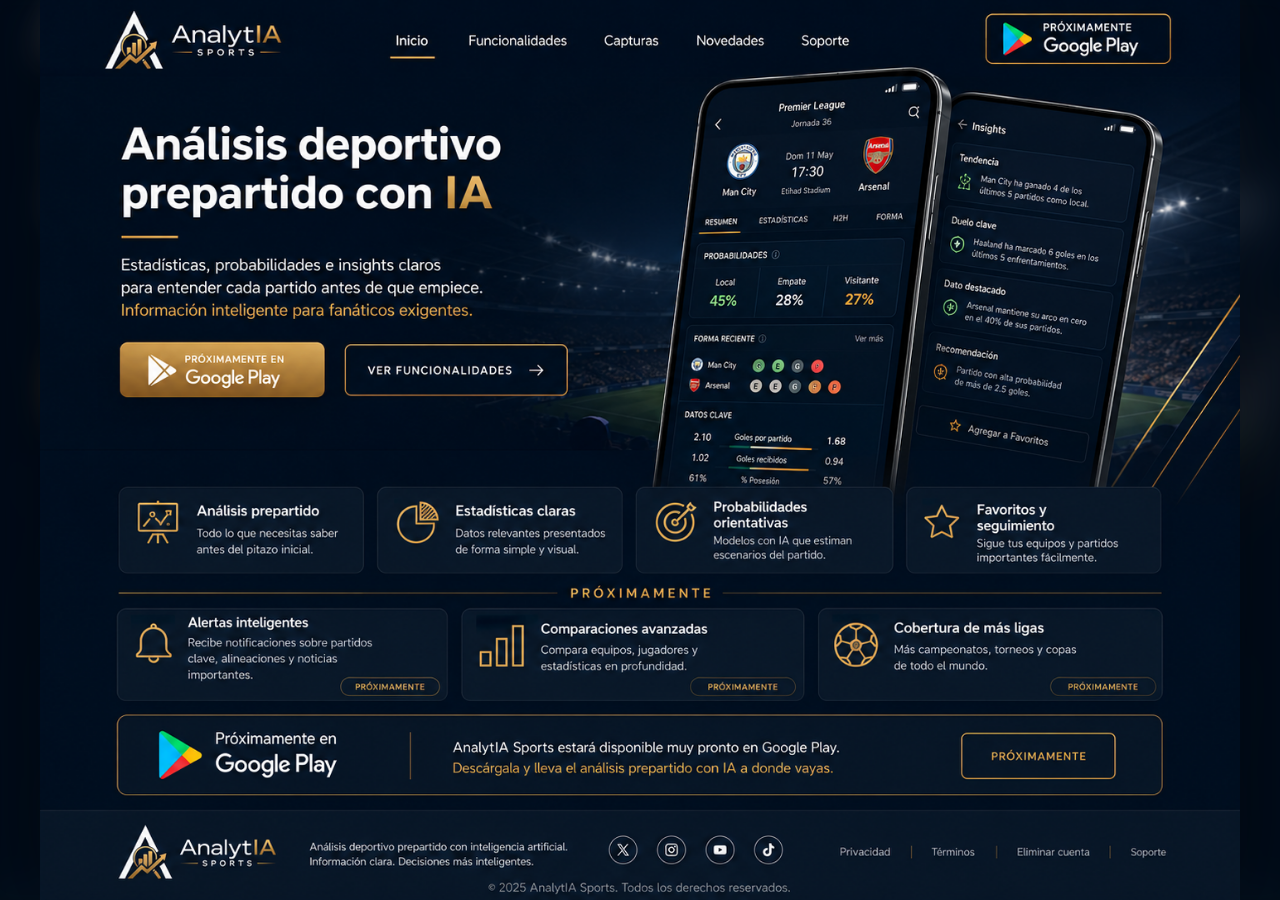
==== commit bf78cb6d: "Adaptar mockup a pantalla completa" ====
--- a/index.html
+++ b/index.html
@@ -15,12 +15,12 @@
     />
     <meta property="og:type" content="website" />
     <link rel="icon" href="assets/analytia_icon.png" />
-    <link rel="stylesheet" href="assets/css/styles.css" />
+    <link rel="stylesheet" href="assets/css/styles.css?v=mockup-fullscreen-2" />
   </head>
   <body class="mockup-image-page">
     <main class="mockup-artboard" aria-label="AnalytIA Sports">
       <img
-        src="assets/landing-mockup.png"
+        src="assets/landing-mockup.png?v=mockup-fullscreen-2"
         alt="AnalytIA Sports. Análisis deportivo prepartido con IA, próximamente en Google Play."
       />
 
--- a/assets/css/styles.css
+++ b/assets/css/styles.css
@@ -1716,22 +1716,43 @@
 
 /* Exact mockup version: use the approved artwork as the rendered landing. */
 .mockup-image-page {
+  position: relative;
+  display: flex;
+  justify-content: center;
+  align-items: flex-start;
   min-height: 100vh;
   margin: 0;
   overflow-x: hidden;
   background: #020912;
 }
 
+.mockup-image-page::before {
+  position: fixed;
+  inset: 0;
+  z-index: 0;
+  content: "";
+  background:
+    linear-gradient(90deg, rgba(2, 9, 18, 0.2), rgba(2, 9, 18, 0.04), rgba(2, 9, 18, 0.2)),
+    url("../landing-mockup.png?v=mockup-fullscreen-2") center top / cover no-repeat;
+  filter: blur(18px);
+  opacity: 0.72;
+  transform: scale(1.05);
+}
+
 .mockup-artboard {
   position: relative;
-  width: 100vw;
+  z-index: 1;
+  width: min(100vw, 133.333vh);
+  max-width: none;
   margin: 0;
   background: #020912;
+  box-shadow: 0 0 80px rgba(0, 0, 0, 0.42);
 }
 
 .mockup-artboard img {
   display: block;
   width: 100%;
+  max-width: none;
   height: auto;
   margin: 0;
 }
@@ -1856,3 +1877,9 @@
     transform: translateX(-18vw);
   }
 }
+
+@media (max-aspect-ratio: 4 / 3) {
+  .mockup-artboard {
+    width: 100vw;
+  }
+}
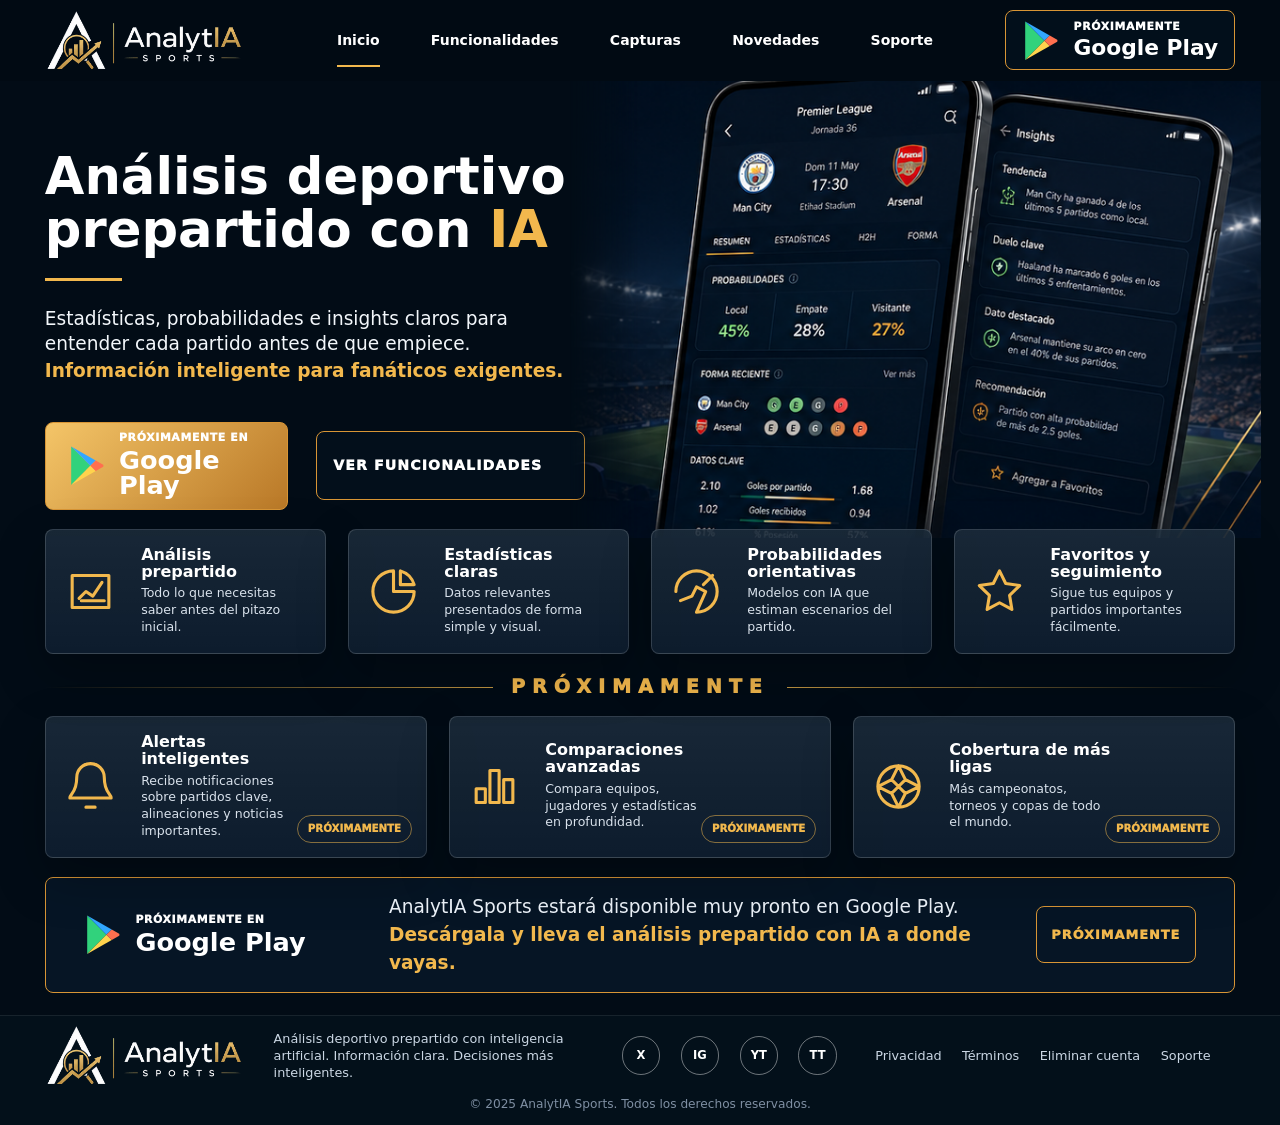
==== commit 934555d7: "Crear landing adaptable por capas" ====
--- a/index.html
+++ b/index.html
@@ -15,45 +15,145 @@
     />
     <meta property="og:type" content="website" />
     <link rel="icon" href="assets/analytia_icon.png" />
-    <link rel="stylesheet" href="assets/css/styles.css?v=mockup-fullscreen-2" />
+    <link rel="stylesheet" href="assets/css/styles.css?v=layered-top-1" />
   </head>
-  <body class="mockup-image-page">
-    <main class="mockup-artboard" aria-label="AnalytIA Sports">
-      <img
-        src="assets/landing-mockup.png?v=mockup-fullscreen-2"
-        alt="AnalytIA Sports. Análisis deportivo prepartido con IA, próximamente en Google Play."
-      />
+  <body class="layered-landing">
+    <header class="layer-header">
+      <nav class="layer-wrap layer-nav" aria-label="Navegación principal">
+        <a class="layer-brand" href="index.html" aria-label="AnalytIA Sports inicio">
+          <img src="assets/analytia_logo_clean.png" alt="AnalytIA Sports" />
+        </a>
+        <div class="layer-links">
+          <a href="index.html" aria-current="page">Inicio</a>
+          <a href="#funcionalidades">Funcionalidades</a>
+          <a href="#capturas">Capturas</a>
+          <a href="#novedades">Novedades</a>
+          <a href="support.html">Soporte</a>
+        </div>
+        <a class="layer-store layer-store-top" href="#google-play">
+          <svg viewBox="0 0 36 40" aria-hidden="true">
+            <path fill="#31d27c" d="M3 2l18 18L3 38z" />
+            <path fill="#32a7ff" d="M3 2l23 13-5 5z" />
+            <path fill="#ffd34d" d="M21 20l5 5L3 38z" />
+            <path fill="#ff6f4f" d="M26 15l7 4a2 2 0 010 2l-7 4-5-5z" />
+          </svg>
+          <span><small>Próximamente</small>Google Play</span>
+        </a>
+      </nav>
+    </header>
 
-      <a class="mockup-hotspot nav-home" href="index.html" aria-label="Inicio"></a>
-      <a class="mockup-hotspot nav-features" href="#features-info" aria-label="Funcionalidades"></a>
-      <a class="mockup-hotspot nav-shots" href="#features-info" aria-label="Capturas"></a>
-      <a class="mockup-hotspot nav-news" href="#features-info" aria-label="Novedades"></a>
-      <a class="mockup-hotspot nav-support" href="support.html" aria-label="Soporte"></a>
+    <main>
+      <section id="capturas" class="layer-hero">
+        <div class="layer-bg" aria-hidden="true"></div>
+        <div class="layer-wrap layer-hero-grid">
+          <div class="layer-copy">
+            <h1>Análisis deportivo prepartido con <span>IA</span></h1>
+            <span class="layer-rule" aria-hidden="true"></span>
+            <p>
+              Estadísticas, probabilidades e insights claros para entender cada
+              partido antes de que empiece.
+              <strong>Información inteligente para fanáticos exigentes.</strong>
+            </p>
+            <div class="layer-actions">
+              <a class="layer-store layer-store-hero" href="#google-play">
+                <svg viewBox="0 0 36 40" aria-hidden="true">
+                  <path fill="#31d27c" d="M3 2l18 18L3 38z" />
+                  <path fill="#32a7ff" d="M3 2l23 13-5 5z" />
+                  <path fill="#ffd34d" d="M21 20l5 5L3 38z" />
+                  <path fill="#ff6f4f" d="M26 15l7 4a2 2 0 010 2l-7 4-5-5z" />
+                </svg>
+                <span><small>Próximamente en</small>Google Play</span>
+              </a>
+              <a class="layer-button" href="#funcionalidades">
+                Ver funcionalidades
+                <svg viewBox="0 0 24 24" aria-hidden="true">
+                  <path d="M5 12h12m-5-5 5 5-5 5" />
+                </svg>
+              </a>
+            </div>
+          </div>
 
-      <a class="mockup-hotspot play-top" href="#google-play-info" aria-label="Próximamente en Google Play"></a>
-      <a class="mockup-hotspot play-hero" href="#google-play-info" aria-label="Próximamente en Google Play"></a>
-      <a class="mockup-hotspot cta-features" href="#features-info" aria-label="Ver funcionalidades"></a>
-      <a class="mockup-hotspot play-banner-link" href="#google-play-info" aria-label="Próximamente en Google Play"></a>
+          <div class="layer-phones" aria-hidden="true">
+            <img src="assets/phones-mockup.png?v=layered-top-1" alt="" />
+          </div>
+        </div>
+      </section>
 
-      <a class="mockup-hotspot footer-privacy" href="privacy-policy.html" aria-label="Privacidad"></a>
-      <a class="mockup-hotspot footer-terms" href="terms.html" aria-label="Términos"></a>
-      <a class="mockup-hotspot footer-delete" href="delete-account.html" aria-label="Eliminar cuenta"></a>
-      <a class="mockup-hotspot footer-support" href="support.html" aria-label="Soporte"></a>
+      <section id="funcionalidades" class="layer-wrap layer-feature-grid">
+        <article class="layer-card">
+          <svg viewBox="0 0 24 24" aria-hidden="true"><path d="M4 19V5h16v14H4Zm3-4 3-3 3 2 4-6m-9 8h10" /></svg>
+          <div><h2>Análisis prepartido</h2><p>Todo lo que necesitas saber antes del pitazo inicial.</p></div>
+        </article>
+        <article class="layer-card">
+          <svg viewBox="0 0 24 24" aria-hidden="true"><path d="M12 3v9h9A9 9 0 1 1 12 3Zm3 0a9 9 0 0 1 6 6h-6V3Z" /></svg>
+          <div><h2>Estadísticas claras</h2><p>Datos relevantes presentados de forma simple y visual.</p></div>
+        </article>
+        <article class="layer-card">
+          <svg viewBox="0 0 24 24" aria-hidden="true"><path d="M12 21a9 9 0 1 0-9-9m9 9 4-9-4-2-2 4-5 2m12-9 2-2m-2 2-2 2" /></svg>
+          <div><h2>Probabilidades orientativas</h2><p>Modelos con IA que estiman escenarios del partido.</p></div>
+        </article>
+        <article class="layer-card">
+          <svg viewBox="0 0 24 24" aria-hidden="true"><path d="m12 3 2.7 5.5 6.1.9-4.4 4.3 1 6.1L12 16.9l-5.4 2.9 1-6.1-4.4-4.3 6.1-.9L12 3Z" /></svg>
+          <div><h2>Favoritos y seguimiento</h2><p>Sigue tus equipos y partidos importantes fácilmente.</p></div>
+        </article>
+      </section>
+
+      <section id="novedades" class="layer-wrap layer-upcoming">
+        <div class="layer-divider"><span>Próximamente</span></div>
+        <div class="layer-upcoming-grid">
+          <article class="layer-card">
+            <svg viewBox="0 0 24 24" aria-hidden="true"><path d="M18 8a6 6 0 0 0-12 0c0 7-3 7-3 9h18c0-2-3-2-3-9Zm-8 13h4" /></svg>
+            <div><h2>Alertas inteligentes</h2><p>Recibe notificaciones sobre partidos clave, alineaciones y noticias importantes.</p></div>
+            <span>Próximamente</span>
+          </article>
+          <article class="layer-card">
+            <svg viewBox="0 0 24 24" aria-hidden="true"><path d="M4 19h4v-6H4v6Zm6 0h4V5h-4v14Zm6 0h4V9h-4v10Z" /></svg>
+            <div><h2>Comparaciones avanzadas</h2><p>Compara equipos, jugadores y estadísticas en profundidad.</p></div>
+            <span>Próximamente</span>
+          </article>
+          <article class="layer-card">
+            <svg viewBox="0 0 24 24" aria-hidden="true"><path d="M12 3a9 9 0 1 0 0 18 9 9 0 0 0 0-18Zm0 0 3 6-3 3-3-3 3-6Zm0 18 3-6-3-3-3 3 3 6Zm9-9-6 3-3-3 3-3 6 3ZM3 12l6-3 3 3-3 3-6-3Z" /></svg>
+            <div><h2>Cobertura de más ligas</h2><p>Más campeonatos, torneos y copas de todo el mundo.</p></div>
+            <span>Próximamente</span>
+          </article>
+        </div>
+      </section>
+
+      <section id="google-play" class="layer-wrap layer-play-banner">
+        <a class="layer-store layer-store-banner" href="#google-play">
+          <svg viewBox="0 0 36 40" aria-hidden="true">
+            <path fill="#31d27c" d="M3 2l18 18L3 38z" />
+            <path fill="#32a7ff" d="M3 2l23 13-5 5z" />
+            <path fill="#ffd34d" d="M21 20l5 5L3 38z" />
+            <path fill="#ff6f4f" d="M26 15l7 4a2 2 0 010 2l-7 4-5-5z" />
+          </svg>
+          <span><small>Próximamente en</small>Google Play</span>
+        </a>
+        <p>
+          AnalytIA Sports estará disponible muy pronto en Google Play.
+          <strong>Descárgala y lleva el análisis prepartido con IA a donde vayas.</strong>
+        </p>
+        <span class="layer-outline">Próximamente</span>
+      </section>
     </main>
 
-    <section id="features-info" class="screen-reader-content">
-      <h1>AnalytIA Sports</h1>
-      <p>
-        Análisis deportivo prepartido con inteligencia artificial, estadísticas
-        claras, probabilidades orientativas, favoritos y seguimiento de partidos.
-      </p>
-    </section>
-
-    <section id="google-play-info" class="screen-reader-content">
-      <h2>Próximamente en Google Play</h2>
-      <p>
-        AnalytIA Sports estará disponible muy pronto en Google Play.
-      </p>
-    </section>
+    <footer class="layer-footer">
+      <div class="layer-wrap layer-footer-grid">
+        <div class="layer-footer-brand">
+          <img src="assets/analytia_logo_clean.png" alt="AnalytIA Sports" />
+          <p>Análisis deportivo prepartido con inteligencia artificial. Información clara. Decisiones más inteligentes.</p>
+        </div>
+        <div class="layer-social" aria-label="Redes sociales">
+          <span>X</span><span>IG</span><span>YT</span><span>TT</span>
+        </div>
+        <div class="layer-footer-links">
+          <a href="privacy-policy.html">Privacidad</a>
+          <a href="terms.html">Términos</a>
+          <a href="delete-account.html">Eliminar cuenta</a>
+          <a href="support.html">Soporte</a>
+        </div>
+      </div>
+      <p class="layer-copyline">© 2025 AnalytIA Sports. Todos los derechos reservados.</p>
+    </footer>
   </body>
 </html>
--- a/assets/css/styles.css
+++ b/assets/css/styles.css
@@ -1717,32 +1717,23 @@
 /* Exact mockup version: use the approved artwork as the rendered landing. */
 .mockup-image-page {
   position: relative;
-  display: flex;
-  justify-content: center;
-  align-items: flex-start;
+  display: block;
   min-height: 100vh;
   margin: 0;
-  overflow-x: hidden;
+  overflow: hidden;
   background: #020912;
 }
 
 .mockup-image-page::before {
+  content: none;
+}
+
+.mockup-artboard {
   position: fixed;
   inset: 0;
   z-index: 0;
-  content: "";
-  background:
-    linear-gradient(90deg, rgba(2, 9, 18, 0.2), rgba(2, 9, 18, 0.04), rgba(2, 9, 18, 0.2)),
-    url("../landing-mockup.png?v=mockup-fullscreen-2") center top / cover no-repeat;
-  filter: blur(18px);
-  opacity: 0.72;
-  transform: scale(1.05);
-}
-
-.mockup-artboard {
-  position: relative;
-  z-index: 1;
-  width: min(100vw, 133.333vh);
+  width: 100vw;
+  height: 100vh;
   max-width: none;
   margin: 0;
   background: #020912;
@@ -1752,9 +1743,11 @@
 .mockup-artboard img {
   display: block;
   width: 100%;
+  height: 100%;
   max-width: none;
-  height: auto;
   margin: 0;
+  object-fit: cover;
+  object-position: center top;
 }
 
 .mockup-hotspot {
@@ -1873,8 +1866,8 @@
 
 @media (max-width: 760px) {
   .mockup-artboard {
-    width: 152vw;
-    transform: translateX(-18vw);
+    width: 100vw;
+    transform: none;
   }
 }
 
@@ -1883,3 +1876,626 @@
     width: 100vw;
   }
 }
+
+/* Layered final landing: faithful to the mockup, but truly responsive. */
+.layered-landing {
+  min-height: 100vh;
+  margin: 0;
+  overflow-x: hidden;
+  background: #020c16;
+  color: #fff;
+}
+
+.layered-landing::before {
+  position: fixed;
+  inset: 0;
+  z-index: -3;
+  content: "";
+  background:
+    linear-gradient(90deg, rgba(2, 10, 18, 0.98), rgba(3, 17, 31, 0.9) 42%, rgba(3, 16, 28, 0.8)),
+    radial-gradient(ellipse at 72% 36%, rgba(255, 255, 255, 0.14), transparent 11rem),
+    radial-gradient(ellipse at 84% 43%, rgba(255, 255, 255, 0.18), transparent 8rem),
+    linear-gradient(180deg, #06192c, #020c16);
+}
+
+.layered-landing::after {
+  position: fixed;
+  right: -6vw;
+  bottom: 20vh;
+  z-index: -2;
+  width: 56vw;
+  height: 30vh;
+  content: "";
+  opacity: 0.56;
+  background:
+    radial-gradient(circle, rgba(255, 255, 255, 0.9) 0 2px, transparent 3px) 0 0 / 58px 20px,
+    linear-gradient(180deg, transparent, rgba(255, 255, 255, 0.15), transparent);
+}
+
+.layer-wrap {
+  width: min(1780px, calc(100vw - clamp(36px, 7vw, 150px)));
+  margin: 0 auto;
+}
+
+.layer-header {
+  position: relative;
+  z-index: 5;
+  min-height: clamp(70px, 6.3vw, 92px);
+  background: rgba(2, 10, 18, 0.84);
+}
+
+.layer-nav {
+  display: grid;
+  grid-template-columns: minmax(170px, 250px) 1fr minmax(190px, 260px);
+  gap: clamp(20px, 3vw, 56px);
+  align-items: center;
+  min-height: clamp(70px, 6.3vw, 92px);
+}
+
+.layer-brand img {
+  display: block;
+  width: clamp(180px, 16vw, 245px);
+}
+
+.layer-links {
+  display: flex;
+  justify-content: center;
+  gap: clamp(22px, 4vw, 64px);
+  font-size: clamp(14px, 1vw, 18px);
+  font-weight: 650;
+}
+
+.layer-links a {
+  position: relative;
+  color: #fff;
+}
+
+.layer-links a:hover {
+  text-decoration: none;
+}
+
+.layer-links a[aria-current="page"]::after {
+  position: absolute;
+  right: 0;
+  bottom: -16px;
+  left: 0;
+  height: 2px;
+  content: "";
+  background: #f2b84d;
+}
+
+.layer-store {
+  display: inline-flex;
+  align-items: center;
+  justify-content: center;
+  gap: clamp(8px, 1vw, 14px);
+  color: #fff;
+  border: 1px solid #d89535;
+  border-radius: 8px;
+  background: rgba(4, 17, 31, 0.72);
+}
+
+.layer-store:hover {
+  color: #fff;
+  text-decoration: none;
+}
+
+.layer-store svg {
+  flex: 0 0 auto;
+  width: clamp(34px, 3vw, 52px);
+  height: clamp(38px, 3.4vw, 58px);
+}
+
+.layer-store span {
+  display: grid;
+  line-height: 1;
+  font-size: clamp(20px, 2vw, 30px);
+  font-weight: 850;
+}
+
+.layer-store small {
+  margin-bottom: 4px;
+  font-size: clamp(10px, 0.85vw, 13px);
+  font-weight: 950;
+  letter-spacing: 0.06em;
+  text-transform: uppercase;
+}
+
+.layer-store-top {
+  justify-self: end;
+  min-width: clamp(190px, 14vw, 260px);
+  min-height: clamp(52px, 4.7vw, 68px);
+  padding: 7px 16px;
+}
+
+.layer-store-top span {
+  font-size: clamp(19px, 1.7vw, 27px);
+}
+
+.layer-hero {
+  position: relative;
+  min-height: clamp(470px, 42vw, 660px);
+  overflow: hidden;
+}
+
+.layer-bg {
+  position: absolute;
+  inset: 0;
+  z-index: -1;
+  background:
+    linear-gradient(100deg, rgba(2, 10, 18, 0.96) 0%, rgba(3, 17, 31, 0.9) 44%, rgba(4, 18, 29, 0.58) 100%),
+    radial-gradient(ellipse at 72% 48%, rgba(255, 255, 255, 0.18), transparent 7rem),
+    repeating-linear-gradient(116deg, transparent 0 44px, rgba(242, 184, 77, 0.18) 45px 47px, transparent 48px 86px),
+    linear-gradient(180deg, #06192c, #020c16);
+}
+
+.layer-bg::before {
+  position: absolute;
+  right: -4vw;
+  bottom: -8vh;
+  left: 20vw;
+  height: clamp(220px, 23vw, 340px);
+  content: "";
+  opacity: 0.62;
+  background:
+    linear-gradient(0deg, rgba(38, 112, 73, 0.34), transparent 54%),
+    repeating-linear-gradient(0deg, rgba(255, 255, 255, 0.09) 0 1px, transparent 1px 22px),
+    repeating-linear-gradient(90deg, rgba(255, 255, 255, 0.06) 0 1px, transparent 1px 42px);
+  transform: perspective(700px) rotateX(64deg);
+  transform-origin: bottom;
+}
+
+.layer-hero-grid {
+  display: grid;
+  grid-template-columns: minmax(500px, 0.9fr) minmax(560px, 1.1fr);
+  gap: clamp(8px, 2vw, 34px);
+  align-items: start;
+  min-height: clamp(470px, 42vw, 660px);
+}
+
+.layer-copy {
+  padding-top: clamp(54px, 5.4vw, 96px);
+  max-width: clamp(560px, 42vw, 760px);
+}
+
+.layer-copy h1 {
+  margin: 0 0 clamp(16px, 1.6vw, 26px);
+  font-size: clamp(42px, 4vw, 62px);
+  line-height: 1.05;
+  letter-spacing: 0;
+}
+
+.layer-copy h1 span,
+.layer-copy strong,
+.layer-play-banner strong {
+  color: #f2b84d;
+}
+
+.layer-rule {
+  display: block;
+  width: clamp(70px, 6vw, 92px);
+  height: 3px;
+  margin-bottom: clamp(18px, 2vw, 28px);
+  background: #f2b84d;
+}
+
+.layer-copy p {
+  max-width: 620px;
+  margin: 0;
+  color: #f3f7fb;
+  font-size: clamp(17px, 1.45vw, 22px);
+  line-height: 1.35;
+}
+
+.layer-copy strong {
+  display: block;
+  margin-top: 2px;
+}
+
+.layer-actions {
+  display: flex;
+  gap: clamp(18px, 2.2vw, 30px);
+  align-items: center;
+  margin-top: clamp(28px, 3vw, 42px);
+}
+
+.layer-store-hero {
+  min-width: clamp(240px, 19vw, 340px);
+  min-height: clamp(62px, 5.4vw, 86px);
+  padding: 10px 22px;
+  background: linear-gradient(135deg, #f4c568, #b97827);
+}
+
+.layer-button {
+  display: inline-flex;
+  align-items: center;
+  justify-content: center;
+  min-width: clamp(260px, 21vw, 360px);
+  min-height: clamp(62px, 5.4vw, 86px);
+  padding: 0 26px;
+  color: #fff;
+  border: 1px solid #d89535;
+  border-radius: 8px;
+  background: rgba(4, 17, 31, 0.66);
+  font-size: clamp(12px, 1.1vw, 17px);
+  font-weight: 950;
+  letter-spacing: 0.08em;
+  text-transform: uppercase;
+  white-space: nowrap;
+}
+
+.layer-button:hover {
+  color: #fff;
+  text-decoration: none;
+}
+
+.layer-button svg {
+  width: 24px;
+  height: 24px;
+  margin-left: clamp(18px, 2vw, 34px);
+  fill: none;
+  stroke: currentColor;
+  stroke-linecap: round;
+  stroke-linejoin: round;
+  stroke-width: 1.8;
+}
+
+.layer-phones {
+  position: relative;
+  min-height: clamp(450px, 40vw, 650px);
+}
+
+.layer-phones img {
+  position: absolute;
+  top: clamp(-20px, -1.4vw, -4px);
+  right: clamp(-36px, -2vw, 0px);
+  width: clamp(620px, 54vw, 940px);
+  max-width: none;
+  height: auto;
+  mix-blend-mode: normal;
+  -webkit-mask-image: linear-gradient(90deg, transparent 0%, #000 10%, #000 100%);
+  mask-image: linear-gradient(90deg, transparent 0%, #000 10%, #000 100%);
+}
+
+.layer-feature-grid {
+  position: relative;
+  z-index: 3;
+  display: grid;
+  grid-template-columns: repeat(4, minmax(0, 1fr));
+  gap: clamp(14px, 1.7vw, 22px);
+  margin-top: clamp(-128px, -7vw, -72px);
+}
+
+.layer-card {
+  position: relative;
+  display: grid;
+  grid-template-columns: clamp(44px, 4.6vw, 70px) 1fr;
+  gap: clamp(14px, 1.5vw, 22px);
+  align-items: center;
+  min-height: clamp(82px, 7.2vw, 112px);
+  padding: clamp(14px, 1.35vw, 22px);
+  border: 1px solid rgba(255, 255, 255, 0.15);
+  border-radius: 8px;
+  background:
+    linear-gradient(180deg, rgba(255, 255, 255, 0.07), rgba(255, 255, 255, 0.026)),
+    rgba(8, 25, 43, 0.86);
+  box-shadow: 0 20px 50px rgba(0, 0, 0, 0.26);
+}
+
+.layer-card svg {
+  width: clamp(42px, 4.3vw, 66px);
+  height: clamp(42px, 4.3vw, 66px);
+  fill: none;
+  stroke: #f2b84d;
+  stroke-linecap: round;
+  stroke-linejoin: round;
+  stroke-width: 1.35;
+}
+
+.layer-card h2 {
+  margin: 0 0 5px;
+  color: #fff;
+  font-size: clamp(15px, 1.25vw, 20px);
+  line-height: 1.05;
+}
+
+.layer-card p {
+  margin: 0;
+  color: #d9e2ec;
+  font-size: clamp(12px, 0.98vw, 15px);
+  line-height: 1.33;
+}
+
+.layer-upcoming {
+  margin-top: clamp(12px, 1.5vw, 20px);
+}
+
+.layer-divider {
+  display: grid;
+  grid-template-columns: 1fr auto 1fr;
+  gap: 18px;
+  align-items: center;
+  color: #f2b84d;
+  font-size: clamp(14px, 1.5vw, 20px);
+  font-weight: 950;
+  letter-spacing: 0.36em;
+  text-align: center;
+  text-transform: uppercase;
+}
+
+.layer-divider::before,
+.layer-divider::after {
+  height: 1px;
+  content: "";
+  background: linear-gradient(90deg, transparent, rgba(242, 184, 77, 0.8));
+}
+
+.layer-divider::after {
+  background: linear-gradient(90deg, rgba(242, 184, 77, 0.8), transparent);
+}
+
+.layer-upcoming-grid {
+  display: grid;
+  grid-template-columns: repeat(3, minmax(0, 1fr));
+  gap: clamp(14px, 1.7vw, 24px);
+  margin-top: clamp(10px, 1.1vw, 16px);
+}
+
+.layer-upcoming .layer-card {
+  min-height: clamp(88px, 7.6vw, 118px);
+  padding-right: clamp(96px, 9.5vw, 132px);
+}
+
+.layer-upcoming .layer-card > span {
+  position: absolute;
+  right: 14px;
+  bottom: 14px;
+  min-width: clamp(92px, 9vw, 130px);
+  padding: 5px 10px;
+  color: #f2b84d;
+  border: 1px solid rgba(242, 184, 77, 0.52);
+  border-radius: 999px;
+  font-size: clamp(9px, 0.8vw, 12px);
+  font-weight: 950;
+  text-align: center;
+  text-transform: uppercase;
+}
+
+.layer-play-banner {
+  display: grid;
+  grid-template-columns: minmax(260px, 0.27fr) 1fr minmax(160px, 0.16fr);
+  gap: clamp(22px, 3.5vw, 58px);
+  align-items: center;
+  min-height: clamp(72px, 6.7vw, 100px);
+  margin-top: clamp(12px, 1.5vw, 22px);
+  padding: clamp(10px, 1.2vw, 18px) clamp(24px, 3vw, 46px);
+  border: 1px solid #d89535;
+  border-radius: 8px;
+  background: rgba(8, 25, 43, 0.72);
+}
+
+.layer-store-banner {
+  justify-content: flex-start;
+  border: 0;
+  background: transparent;
+}
+
+.layer-play-banner p {
+  margin: 0;
+  color: #eef4fb;
+  font-size: clamp(16px, 1.45vw, 22px);
+}
+
+.layer-outline {
+  display: inline-flex;
+  justify-content: center;
+  padding: clamp(12px, 1.4vw, 19px) clamp(16px, 1.8vw, 28px);
+  color: #f2b84d;
+  border: 1px solid #d89535;
+  border-radius: 8px;
+  font-size: clamp(11px, 1vw, 15px);
+  font-weight: 950;
+  letter-spacing: 0.08em;
+  text-transform: uppercase;
+}
+
+.layer-footer {
+  margin-top: clamp(14px, 1.7vw, 24px);
+  border-top: 1px solid rgba(255, 255, 255, 0.08);
+  background: rgba(4, 16, 27, 0.94);
+}
+
+.layer-footer-grid {
+  display: grid;
+  grid-template-columns: minmax(380px, 1fr) auto minmax(360px, auto);
+  gap: clamp(24px, 3vw, 46px);
+  align-items: center;
+  min-height: clamp(68px, 6.2vw, 96px);
+}
+
+.layer-footer-brand {
+  display: flex;
+  gap: 24px;
+  align-items: center;
+}
+
+.layer-footer-brand img {
+  width: clamp(180px, 16vw, 230px);
+}
+
+.layer-footer-brand p {
+  max-width: 460px;
+  margin: 0;
+  color: #cbd7e4;
+  font-size: clamp(12px, 1vw, 15px);
+  line-height: 1.35;
+}
+
+.layer-social,
+.layer-footer-links {
+  display: flex;
+  align-items: center;
+  gap: clamp(12px, 1.6vw, 24px);
+}
+
+.layer-social span {
+  display: grid;
+  width: clamp(32px, 3vw, 44px);
+  height: clamp(32px, 3vw, 44px);
+  place-items: center;
+  border: 1px solid rgba(255, 255, 255, 0.42);
+  border-radius: 50%;
+  font-size: clamp(10px, 0.9vw, 13px);
+  font-weight: 900;
+}
+
+.layer-footer-links a {
+  color: #cbd7e4;
+  font-size: clamp(12px, 1vw, 15px);
+  white-space: nowrap;
+}
+
+.layer-copyline {
+  margin: 0;
+  padding: 0 0 12px;
+  color: #7f8fa3;
+  font-size: clamp(11px, 0.95vw, 13px);
+  text-align: center;
+}
+
+@media (min-aspect-ratio: 16 / 9) {
+  .layer-hero {
+    min-height: clamp(500px, 31vw, 600px);
+  }
+
+  .layer-hero-grid {
+    min-height: clamp(500px, 31vw, 600px);
+  }
+
+  .layer-copy {
+    padding-top: clamp(38px, 2.5vw, 54px);
+  }
+
+  .layer-copy h1 {
+    font-size: clamp(48px, 3.05vw, 64px);
+    max-width: 700px;
+  }
+
+  .layer-copy p {
+    font-size: clamp(18px, 1.22vw, 23px);
+    max-width: 650px;
+  }
+
+  .layer-actions {
+    margin-top: clamp(24px, 2.1vw, 36px);
+  }
+
+  .layer-phones img {
+    top: clamp(-18px, -0.7vw, -6px);
+    width: clamp(690px, 48vw, 960px);
+  }
+
+  .layer-feature-grid {
+    margin-top: clamp(-44px, -2.2vw, -24px);
+  }
+}
+
+@media (max-width: 1120px) {
+  .layer-nav {
+    grid-template-columns: minmax(170px, 220px) 1fr;
+  }
+
+  .layer-store-top {
+    display: none;
+  }
+
+  .layer-hero-grid {
+    grid-template-columns: 1fr;
+  }
+
+  .layer-copy {
+    max-width: 760px;
+  }
+
+  .layer-phones {
+    min-height: 450px;
+  }
+
+  .layer-phones img {
+    right: 0;
+    width: min(900px, 100%);
+  }
+
+  .layer-feature-grid {
+    grid-template-columns: repeat(2, minmax(0, 1fr));
+    margin-top: 0;
+  }
+
+  .layer-upcoming-grid,
+  .layer-play-banner,
+  .layer-footer-grid {
+    grid-template-columns: 1fr;
+  }
+}
+
+@media (max-width: 720px) {
+  .layer-wrap {
+    width: min(100% - 28px, 1780px);
+  }
+
+  .layer-nav {
+    grid-template-columns: 1fr;
+    padding: 14px 0;
+  }
+
+  .layer-links {
+    justify-content: flex-start;
+    overflow-x: auto;
+    gap: 18px;
+    padding-bottom: 8px;
+  }
+
+  .layer-copy h1 {
+    font-size: 42px;
+  }
+
+  .layer-actions,
+  .layer-store-hero,
+  .layer-button {
+    width: 100%;
+  }
+
+  .layer-actions {
+    flex-direction: column;
+  }
+
+  .layer-phones {
+    min-height: 300px;
+  }
+
+  .layer-feature-grid,
+  .layer-upcoming-grid {
+    grid-template-columns: 1fr;
+  }
+
+  .layer-upcoming .layer-card {
+    padding-right: 18px;
+  }
+
+  .layer-upcoming .layer-card > span {
+    position: static;
+    justify-self: start;
+    grid-column: 2;
+    margin-top: 6px;
+  }
+
+  .layer-footer-brand {
+    align-items: flex-start;
+    flex-direction: column;
+  }
+
+  .layer-footer-links,
+  .layer-social {
+    flex-wrap: wrap;
+  }
+}
